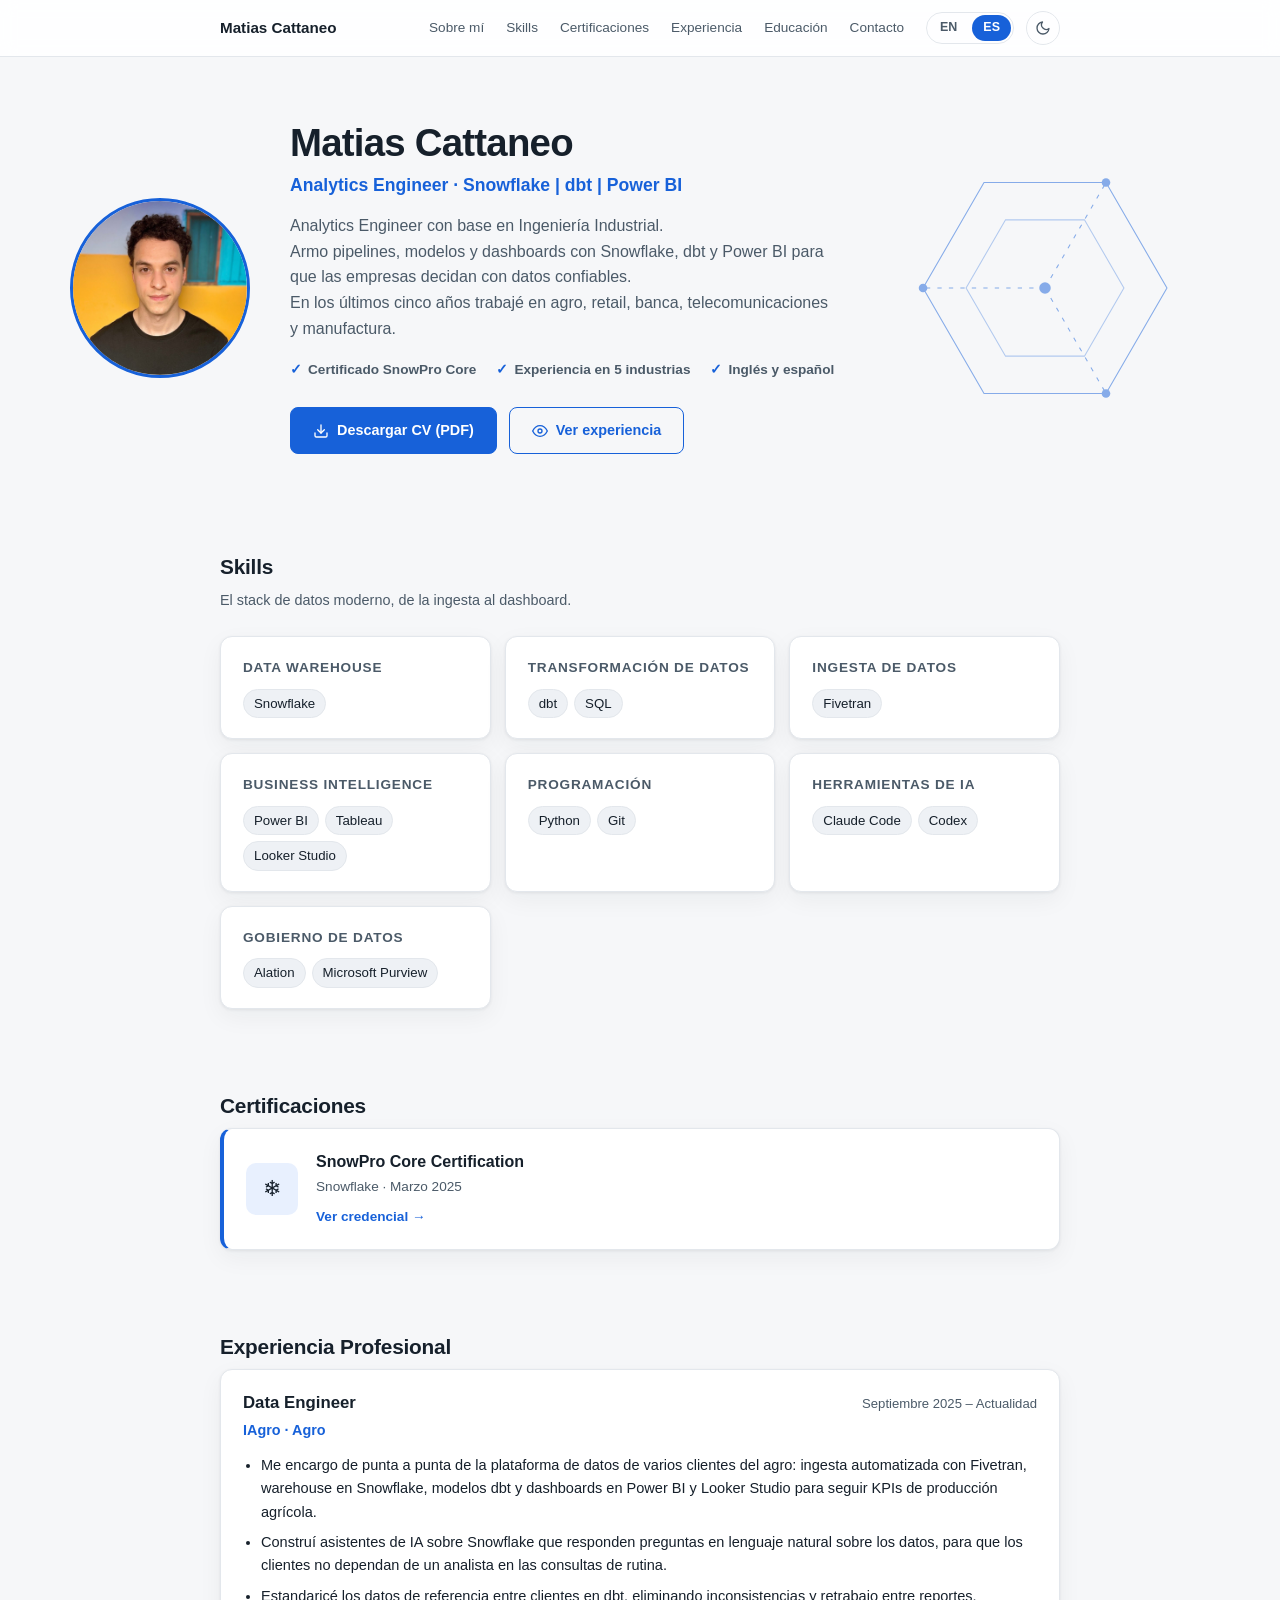
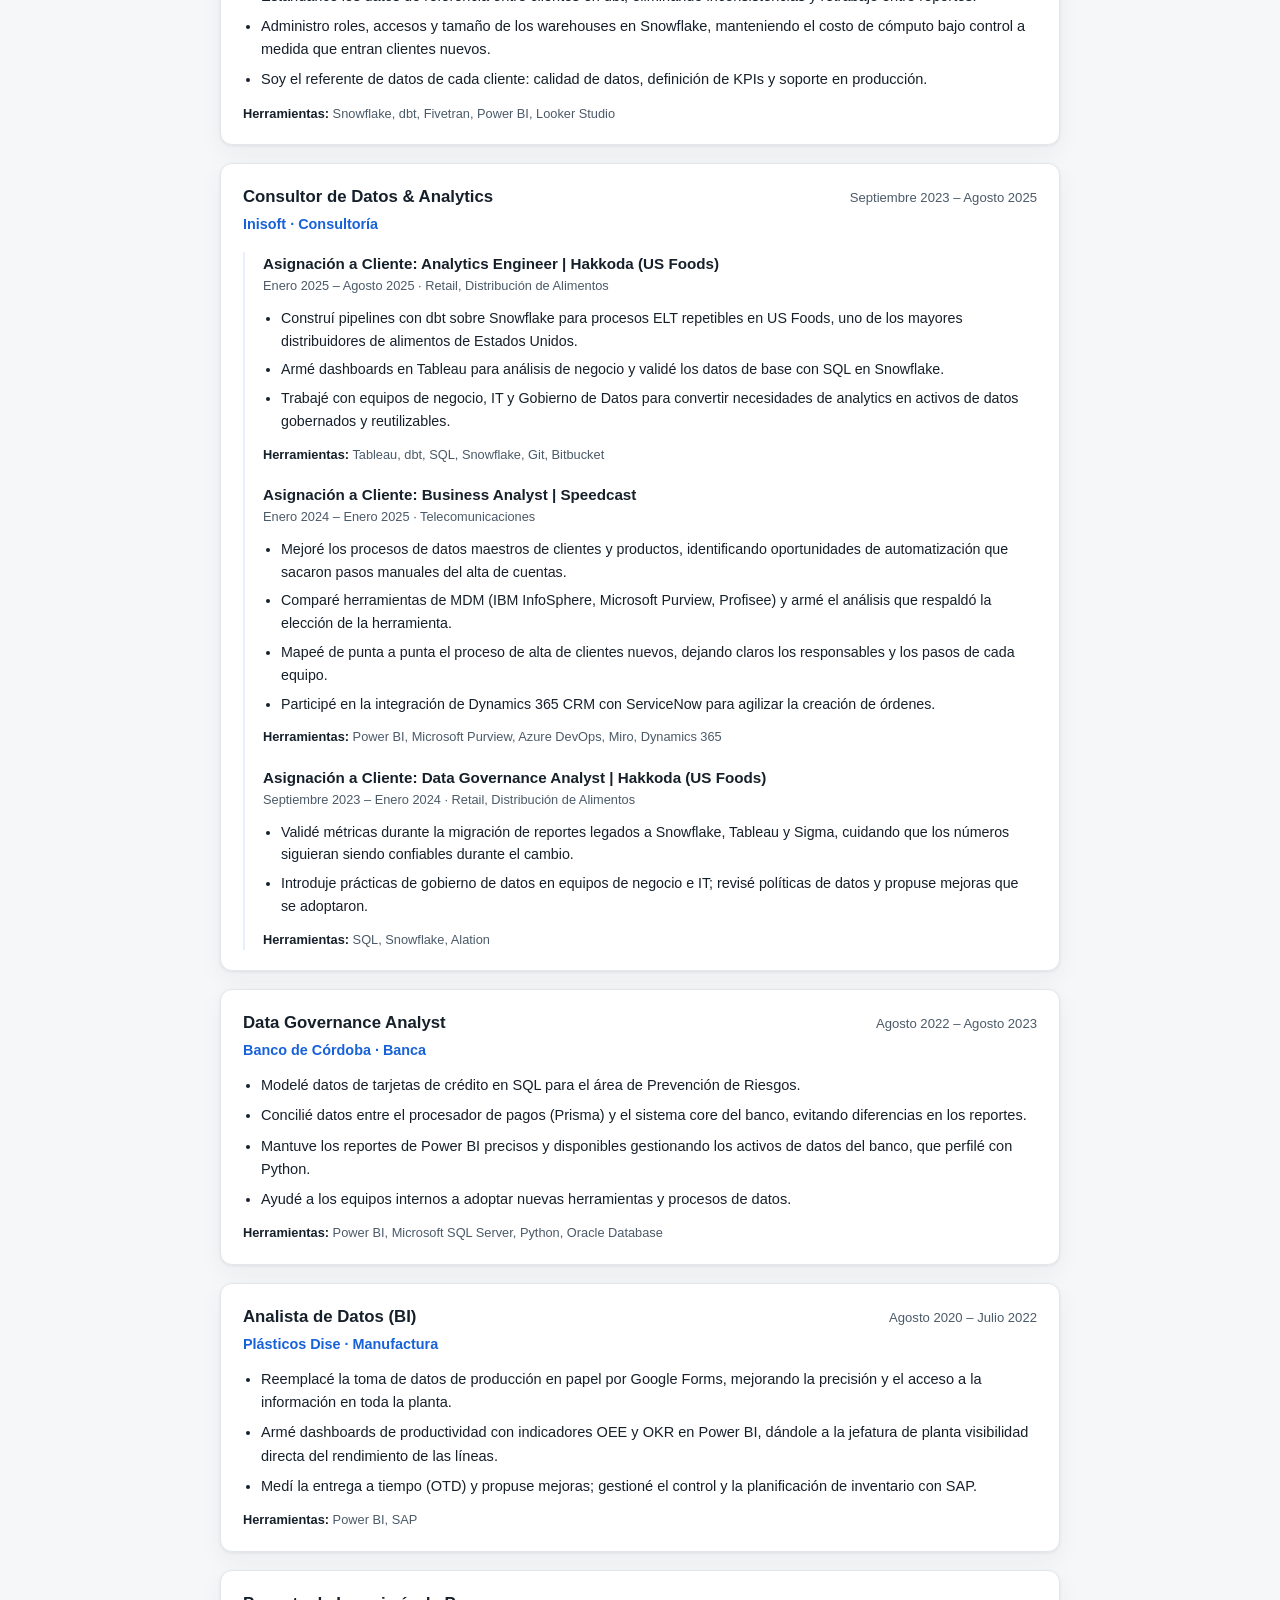
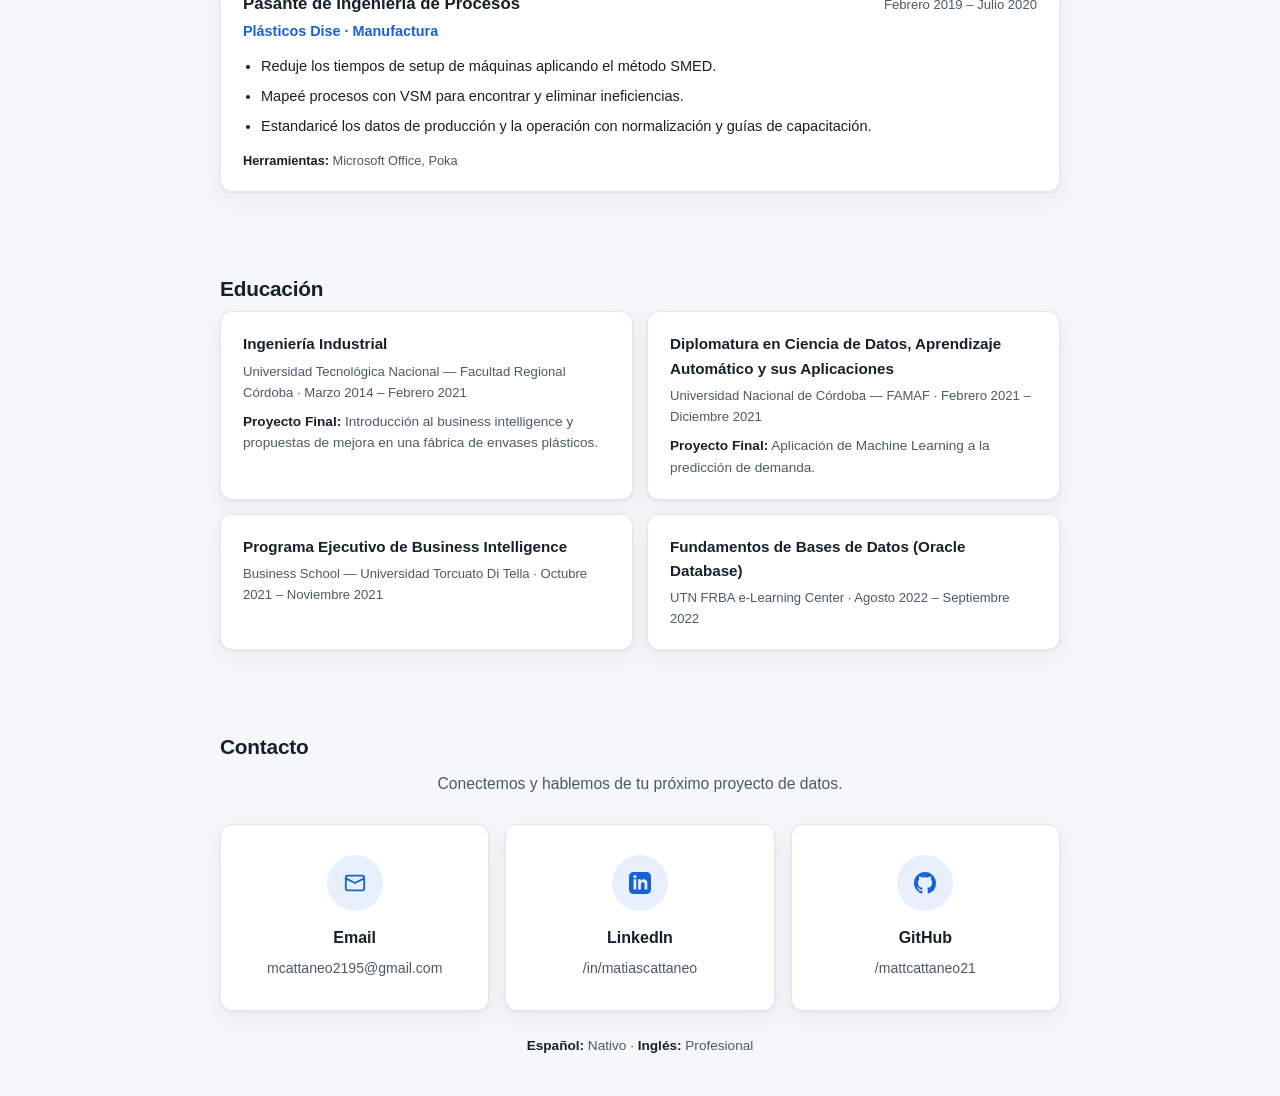
==== es/index.html @ fada0595 "Add icons to hero buttons and readable credential link in PDFs - Download and eye icons on the hero " ====
<!DOCTYPE html>
<html lang="es">
<head>
  <meta charset="UTF-8">
  <meta name="viewport" content="width=device-width, initial-scale=1.0">
  <title>Matias Cattaneo — Analytics Engineer | Snowflake · dbt · Power BI</title>
  <meta name="description" content="Analytics Engineer con base en Ingeniería Industrial. Armo pipelines, modelos y dashboards con Snowflake, dbt y Power BI para que las empresas decidan con datos confiables.">
  <meta property="og:title" content="Matias Cattaneo — Analytics Engineer">
  <meta property="og:description" content="Snowflake · dbt · Power BI. Analytics Engineer certificado SnowPro Core.">
  <meta property="og:type" content="website">
  <link rel="alternate" hreflang="en" href="../">
  <link rel="alternate" hreflang="es" href="./">
  <meta name="color-scheme" content="light dark">
  <script>
    // Resolve theme before first paint to avoid a flash of the wrong scheme.
    (function () {
      var theme;
      try { theme = localStorage.getItem('theme'); } catch (e) {}
      if (theme !== 'light' && theme !== 'dark') {
        theme = window.matchMedia('(prefers-color-scheme: dark)').matches ? 'dark' : 'light';
      }
      document.documentElement.dataset.theme = theme;
    })();
  </script>
  <link rel="stylesheet" href="../styles.css">
</head>
<body>
  <a class="skip-link" href="#main">Saltar al contenido</a>

  <nav class="site-nav" aria-label="Navegación principal">
    <div class="wrap">
      <a class="brand" href="#top">Matias Cattaneo</a>
      <ul class="nav-links">
        <li><a href="#about">Sobre mí</a></li>
        <li><a href="#skills">Skills</a></li>
        <li><a href="#certifications">Certificaciones</a></li>
        <li><a href="#experience">Experiencia</a></li>
        <li><a href="#education">Educación</a></li>
        <li><a href="#contact">Contacto</a></li>
      </ul>
      <div class="lang-switch" aria-label="Idioma">
        <a class="lang-btn" href="../" hreflang="en" lang="en">EN</a>
        <a class="lang-btn" href="./" aria-current="page">ES</a>
      </div>
      <button class="theme-toggle" type="button" id="theme-toggle" aria-label="Cambiar entre modo oscuro y claro">
        <svg class="icon-sun" viewBox="0 0 24 24" width="16" height="16" fill="none" stroke="currentColor" stroke-width="2" stroke-linecap="round" aria-hidden="true"><circle cx="12" cy="12" r="4"/><path d="M12 2v2M12 20v2M4.93 4.93l1.41 1.41M17.66 17.66l1.41 1.41M2 12h2M20 12h2M4.93 19.07l1.41-1.41M17.66 6.34l1.41-1.41"/></svg>
        <svg class="icon-moon" viewBox="0 0 24 24" width="16" height="16" fill="none" stroke="currentColor" stroke-width="2" stroke-linecap="round" stroke-linejoin="round" aria-hidden="true"><path d="M21 12.79A9 9 0 1 1 11.21 3 7 7 0 0 0 21 12.79z"/></svg>
      </button>
    </div>
  </nav>

  <main id="main">

    <!-- ===== Hero / Sobre mí ===== -->
    <section class="hero" id="about" aria-labelledby="hero-name">
      <div class="wrap hero-grid" id="top">
        <div class="avatar" role="img" aria-label="Matias Cattaneo">
          <img src="../assets/profile.jpg" alt="" onerror="this.remove()">
        </div>
        <div class="hero-copy">
          <h1 id="hero-name">Matias Cattaneo</h1>
          <p class="role">Analytics Engineer · Snowflake | dbt | Power BI</p>
          <p class="pitch">
            Analytics Engineer con base en Ingeniería Industrial.<br>
            Armo pipelines, modelos y dashboards con Snowflake, dbt y Power BI para que las empresas decidan con datos confiables.<br>
            En los últimos cinco años trabajé en agro, retail, banca, telecomunicaciones y manufactura.
          </p>
          <ul class="proof-bar">
            <li>Certificado SnowPro Core</li>
            <li>Experiencia en 5 industrias</li>
            <li>Inglés y español</li>
          </ul>
          <div class="hero-cta">
            <a class="btn btn-primary" href="../CV_Matias_Cattaneo_ES.pdf" download>
              <svg viewBox="0 0 24 24" width="16" height="16" fill="none" stroke="currentColor" stroke-width="2" stroke-linecap="round" stroke-linejoin="round" aria-hidden="true"><path d="M21 15v4a2 2 0 0 1-2 2H5a2 2 0 0 1-2-2v-4"/><polyline points="7 10 12 15 17 10"/><line x1="12" y1="15" x2="12" y2="3"/></svg>
              Descargar CV (PDF)
            </a>
            <a class="btn btn-secondary" href="#experience">
              <svg viewBox="0 0 24 24" width="16" height="16" fill="none" stroke="currentColor" stroke-width="2" stroke-linecap="round" stroke-linejoin="round" aria-hidden="true"><path d="M1 12s4-8 11-8 11 8 11 8-4 8-11 8-11-8-11-8z"/><circle cx="12" cy="12" r="3"/></svg>
              Ver experiencia
            </a>
          </div>
        </div>
        <svg class="hero-art" viewBox="0 0 460 460" xmlns="http://www.w3.org/2000/svg" aria-hidden="true" focusable="false">
          <g fill="none" stroke="currentColor" stroke-width="1.5">
            <polygon class="art-spin" points="400,230 315,377 145,377 60,230 145,83 315,83" />
            <polygon class="art-spin-rev" points="340,230 285,325 175,325 120,230 175,135 285,135" opacity="0.6" />
            <path class="art-flow" stroke-dasharray="6 10" d="M230 230 L315 83" />
            <path class="art-flow" stroke-dasharray="6 10" d="M230 230 L60 230" />
            <path class="art-flow" stroke-dasharray="6 10" d="M230 230 L315 377" />
          </g>
          <g fill="currentColor">
            <circle cx="230" cy="230" r="8" />
            <circle class="art-pulse" cx="315" cy="83" r="6" />
            <circle class="art-pulse-late" cx="60" cy="230" r="6" />
            <circle class="art-pulse" cx="315" cy="377" r="6" />
          </g>
        </svg>
      </div>
    </section>

    <!-- ===== Skills ===== -->
    <section id="skills" aria-labelledby="skills-title">
      <div class="wrap">
        <h2 class="section-title" id="skills-title">Skills</h2>
        <p class="section-sub">El stack de datos moderno, de la ingesta al dashboard.</p>
        <div class="skills-grid">
          <div class="card skill-card reveal">
            <h3>Data Warehouse</h3>
            <ul class="chips"><li>Snowflake</li></ul>
          </div>
          <div class="card skill-card reveal">
            <h3>Transformación de Datos</h3>
            <ul class="chips"><li>dbt</li><li>SQL</li></ul>
          </div>
          <div class="card skill-card reveal">
            <h3>Ingesta de Datos</h3>
            <ul class="chips"><li>Fivetran</li></ul>
          </div>
          <div class="card skill-card reveal">
            <h3>Business Intelligence</h3>
            <ul class="chips"><li>Power BI</li><li>Tableau</li><li>Looker Studio</li></ul>
          </div>
          <div class="card skill-card reveal">
            <h3>Programación</h3>
            <ul class="chips"><li>Python</li><li>Git</li></ul>
          </div>
          <div class="card skill-card reveal">
            <h3>Herramientas de IA</h3>
            <ul class="chips"><li>Claude Code</li><li>Codex</li></ul>
          </div>
          <div class="card skill-card reveal">
            <h3>Gobierno de Datos</h3>
            <ul class="chips"><li>Alation</li><li>Microsoft Purview</li></ul>
          </div>
        </div>
      </div>
    </section>

    <!-- ===== Certificaciones ===== -->
    <section id="certifications" aria-labelledby="cert-title">
      <div class="wrap">
        <h2 class="section-title" id="cert-title">Certificaciones</h2>
        <div class="card cert-card reveal">
          <div class="cert-badge" aria-hidden="true">❄</div>
          <div>
            <h3>SnowPro Core Certification</h3>
            <p class="meta">Snowflake · Marzo 2025</p>
            <a class="cert-link" href="https://achieve.snowflake.com/28c1f5fc-b68b-4dea-9faf-e282e748a96b#acc.XBHFcNiZ" target="_blank" rel="noopener">Ver credencial →</a>
          </div>
        </div>
      </div>
    </section>

    <!-- ===== Experiencia ===== -->
    <section id="experience" aria-labelledby="exp-title">
      <div class="wrap">
        <h2 class="section-title" id="exp-title">Experiencia Profesional</h2>

        <article class="card job reveal">
          <div class="job-head">
            <h3>Data Engineer</h3>
            <span class="dates">Septiembre 2025 – Actualidad</span>
          </div>
          <p class="org">IAgro · Agro</p>
          <ul>
            <li>Me encargo de punta a punta de la plataforma de datos de varios clientes del agro: ingesta automatizada con Fivetran, warehouse en Snowflake, modelos dbt y dashboards en Power BI y Looker Studio para seguir KPIs de producción agrícola.</li>
            <li>Construí asistentes de IA sobre Snowflake que responden preguntas en lenguaje natural sobre los datos, para que los clientes no dependan de un analista en las consultas de rutina.</li>
            <li>Estandaricé los datos de referencia entre clientes en dbt, eliminando inconsistencias y retrabajo entre reportes.</li>
            <li>Administro roles, accesos y tamaño de los warehouses en Snowflake, manteniendo el costo de cómputo bajo control a medida que entran clientes nuevos.</li>
            <li>Soy el referente de datos de cada cliente: calidad de datos, definición de KPIs y soporte en producción.</li>
          </ul>
          <p class="tags"><b>Herramientas:</b> Snowflake, dbt, Fivetran, Power BI, Looker Studio</p>
        </article>

        <article class="card job reveal">
          <div class="job-head">
            <h3>Consultor de Datos &amp; Analytics</h3>
            <span class="dates">Septiembre 2023 – Agosto 2025</span>
          </div>
          <p class="org">Inisoft · Consultoría</p>
          <div class="engagements">

            <div class="engagement">
              <h4>Asignación a Cliente: Analytics Engineer | Hakkoda (US Foods)</h4>
              <p class="dates">Enero 2025 – Agosto 2025 · Retail, Distribución de Alimentos</p>
              <ul>
                <li>Construí pipelines con dbt sobre Snowflake para procesos ELT repetibles en US Foods, uno de los mayores distribuidores de alimentos de Estados Unidos.</li>
                <li>Armé dashboards en Tableau para análisis de negocio y validé los datos de base con SQL en Snowflake.</li>
                <li>Trabajé con equipos de negocio, IT y Gobierno de Datos para convertir necesidades de analytics en activos de datos gobernados y reutilizables.</li>
              </ul>
              <p class="tags"><b>Herramientas:</b> Tableau, dbt, SQL, Snowflake, Git, Bitbucket</p>
            </div>

            <div class="engagement">
              <h4>Asignación a Cliente: Business Analyst | Speedcast</h4>
              <p class="dates">Enero 2024 – Enero 2025 · Telecomunicaciones</p>
              <ul>
                <li>Mejoré los procesos de datos maestros de clientes y productos, identificando oportunidades de automatización que sacaron pasos manuales del alta de cuentas.</li>
                <li>Comparé herramientas de MDM (IBM InfoSphere, Microsoft Purview, Profisee) y armé el análisis que respaldó la elección de la herramienta.</li>
                <li>Mapeé de punta a punta el proceso de alta de clientes nuevos, dejando claros los responsables y los pasos de cada equipo.</li>
                <li>Participé en la integración de Dynamics 365 CRM con ServiceNow para agilizar la creación de órdenes.</li>
              </ul>
              <p class="tags"><b>Herramientas:</b> Power BI, Microsoft Purview, Azure DevOps, Miro, Dynamics 365</p>
            </div>

            <div class="engagement">
              <h4>Asignación a Cliente: Data Governance Analyst | Hakkoda (US Foods)</h4>
              <p class="dates">Septiembre 2023 – Enero 2024 · Retail, Distribución de Alimentos</p>
              <ul>
                <li>Validé métricas durante la migración de reportes legados a Snowflake, Tableau y Sigma, cuidando que los números siguieran siendo confiables durante el cambio.</li>
                <li>Introduje prácticas de gobierno de datos en equipos de negocio e IT; revisé políticas de datos y propuse mejoras que se adoptaron.</li>
              </ul>
              <p class="tags"><b>Herramientas:</b> SQL, Snowflake, Alation</p>
            </div>

          </div>
        </article>

        <article class="card job reveal">
          <div class="job-head">
            <h3>Data Governance Analyst</h3>
            <span class="dates">Agosto 2022 – Agosto 2023</span>
          </div>
          <p class="org">Banco de Córdoba · Banca</p>
          <ul>
            <li>Modelé datos de tarjetas de crédito en SQL para el área de Prevención de Riesgos.</li>
            <li>Concilié datos entre el procesador de pagos (Prisma) y el sistema core del banco, evitando diferencias en los reportes.</li>
            <li>Mantuve los reportes de Power BI precisos y disponibles gestionando los activos de datos del banco, que perfilé con Python.</li>
            <li>Ayudé a los equipos internos a adoptar nuevas herramientas y procesos de datos.</li>
          </ul>
          <p class="tags"><b>Herramientas:</b> Power BI, Microsoft SQL Server, Python, Oracle Database</p>
        </article>

        <article class="card job reveal">
          <div class="job-head">
            <h3>Analista de Datos (BI)</h3>
            <span class="dates">Agosto 2020 – Julio 2022</span>
          </div>
          <p class="org">Plásticos Dise · Manufactura</p>
          <ul>
            <li>Reemplacé la toma de datos de producción en papel por Google Forms, mejorando la precisión y el acceso a la información en toda la planta.</li>
            <li>Armé dashboards de productividad con indicadores OEE y OKR en Power BI, dándole a la jefatura de planta visibilidad directa del rendimiento de las líneas.</li>
            <li>Medí la entrega a tiempo (OTD) y propuse mejoras; gestioné el control y la planificación de inventario con SAP.</li>
          </ul>
          <p class="tags"><b>Herramientas:</b> Power BI, SAP</p>
        </article>

        <article class="card job reveal">
          <div class="job-head">
            <h3>Pasante de Ingeniería de Procesos</h3>
            <span class="dates">Febrero 2019 – Julio 2020</span>
          </div>
          <p class="org">Plásticos Dise · Manufactura</p>
          <ul>
            <li>Reduje los tiempos de setup de máquinas aplicando el método SMED.</li>
            <li>Mapeé procesos con VSM para encontrar y eliminar ineficiencias.</li>
            <li>Estandaricé los datos de producción y la operación con normalización y guías de capacitación.</li>
          </ul>
          <p class="tags"><b>Herramientas:</b> Microsoft Office, Poka</p>
        </article>

      </div>
    </section>

    <!-- ===== Educación ===== -->
    <section id="education" aria-labelledby="edu-title">
      <div class="wrap">
        <h2 class="section-title" id="edu-title">Educación</h2>
        <div class="edu-grid">
          <div class="card edu-card reveal">
            <h3>Ingeniería Industrial</h3>
            <p class="meta">Universidad Tecnológica Nacional — Facultad Regional Córdoba · Marzo 2014 – Febrero 2021</p>
            <p class="note"><b>Proyecto Final:</b> Introducción al business intelligence y propuestas de mejora en una fábrica de envases plásticos.</p>
          </div>
          <div class="card edu-card reveal">
            <h3>Diplomatura en Ciencia de Datos, Aprendizaje Automático y sus Aplicaciones</h3>
            <p class="meta">Universidad Nacional de Córdoba — FAMAF · Febrero 2021 – Diciembre 2021</p>
            <p class="note"><b>Proyecto Final:</b> Aplicación de Machine Learning a la predicción de demanda.</p>
          </div>
          <div class="card edu-card reveal">
            <h3>Programa Ejecutivo de Business Intelligence</h3>
            <p class="meta">Business School — Universidad Torcuato Di Tella · Octubre 2021 – Noviembre 2021</p>
          </div>
          <div class="card edu-card reveal">
            <h3>Fundamentos de Bases de Datos (Oracle Database)</h3>
            <p class="meta">UTN FRBA e-Learning Center · Agosto 2022 – Septiembre 2022</p>
          </div>
        </div>
      </div>
    </section>

    <!-- ===== Contacto ===== -->
    <section id="contact" aria-labelledby="contact-title">
      <div class="wrap">
        <h2 class="section-title" id="contact-title">Contacto</h2>
        <p class="contact-lead">Conectemos y hablemos de tu próximo proyecto de datos.</p>
        <div class="contact-grid">
          <a class="card contact-tile reveal" href="mailto:mcattaneo2195@gmail.com">
            <span class="tile-icon" aria-hidden="true">
              <svg viewBox="0 0 24 24" width="22" height="22" fill="none" stroke="currentColor" stroke-width="2" stroke-linecap="round" stroke-linejoin="round"><rect x="2" y="4" width="20" height="16" rx="2"/><path d="m22 7-10 5L2 7"/></svg>
            </span>
            <span class="tile-label">Email</span>
            <span class="tile-value">mcattaneo2195@gmail.com</span>
          </a>
          <a class="card contact-tile reveal" href="https://linkedin.com/in/matiascattaneo" target="_blank" rel="noopener">
            <span class="tile-icon" aria-hidden="true">
              <svg viewBox="0 0 24 24" width="22" height="22" fill="currentColor"><path d="M19 0h-14c-2.76 0-5 2.24-5 5v14c0 2.76 2.24 5 5 5h14c2.76 0 5-2.24 5-5v-14c0-2.76-2.24-5-5-5zm-11 19h-3v-11h3v11zm-1.5-12.27c-.97 0-1.75-.79-1.75-1.76s.78-1.76 1.75-1.76 1.75.79 1.75 1.76-.78 1.76-1.75 1.76zm13.5 12.27h-3v-5.6c0-3.37-4-3.11-4 0v5.6h-3v-11h3v1.76c1.4-2.59 7-2.78 7 2.48v6.76z"/></svg>
            </span>
            <span class="tile-label">LinkedIn</span>
            <span class="tile-value">/in/matiascattaneo</span>
          </a>
          <a class="card contact-tile reveal" href="https://github.com/mattcattaneo21" target="_blank" rel="noopener">
            <span class="tile-icon" aria-hidden="true">
              <svg viewBox="0 0 16 16" width="22" height="22" fill="currentColor"><path d="M8 0C3.58 0 0 3.58 0 8c0 3.54 2.29 6.53 5.47 7.59.4.07.55-.17.55-.38 0-.19-.01-.82-.01-1.49-2.01.37-2.53-.49-2.69-.94-.09-.23-.48-.94-.82-1.13-.28-.15-.68-.52-.01-.53.63-.01 1.08.58 1.23.82.72 1.21 1.87.87 2.33.66.07-.52.28-.87.51-1.07-1.78-.2-3.64-.89-3.64-3.95 0-.87.31-1.59.82-2.15-.08-.2-.36-1.02.08-2.12 0 0 .67-.21 2.2.82.64-.18 1.32-.27 2-.27s1.36.09 2 .27c1.53-1.04 2.2-.82 2.2-.82.44 1.1.16 1.92.08 2.12.51.56.82 1.27.82 2.15 0 3.07-1.87 3.75-3.65 3.95.29.25.54.73.54 1.48 0 1.07-.01 1.93-.01 2.2 0 .21.15.46.55.38A8.01 8.01 0 0 0 16 8c0-4.42-3.58-8-8-8z"/></svg>
            </span>
            <span class="tile-label">GitHub</span>
            <span class="tile-value">/mattcattaneo21</span>
          </a>
        </div>
        <p class="languages"><b>Español:</b> Nativo · <b>Inglés:</b> Profesional</p>
      </div>
    </section>

  </main>

  <script src="../app.js"></script>
</body>
</html>
---- styles.css ----
/* ==========================================================
   Design tokens — light (default) and dark.
   Dark applies via the manual toggle ([data-theme="dark"]) or,
   when JS is unavailable, via the system preference.
   All pairs verified against WCAG 2.1 AA contrast (>= 4.5:1).
   ========================================================== */
:root {
  --bg: #f6f7f9;
  --surface: #ffffff;
  --surface-2: #eef1f5;
  --ink: #16202b;
  --ink-soft: #4b5a68;
  --accent: #1761d9;
  --accent-ink: #ffffff;
  --accent-soft: #e8f0fe;
  --line: #e3e7ec;
  --shadow: 0 1px 3px rgba(22, 32, 43, 0.07), 0 8px 24px rgba(22, 32, 43, 0.05);
  --shadow-lift: 0 4px 10px rgba(22, 32, 43, 0.1), 0 16px 32px rgba(22, 32, 43, 0.09);
  --radius: 12px;
  --maxw: 880px;
}

:root[data-theme="dark"] {
  --bg: #0e141b;
  --surface: #161d26;
  --surface-2: #1d2733;
  --ink: #e7edf3;
  --ink-soft: #9fb0c0;
  --accent: #6ea8fe;
  --accent-ink: #0e141b;
  --accent-soft: #1c2a3e;
  --line: #273341;
  --shadow: 0 1px 3px rgba(0, 0, 0, 0.4), 0 8px 24px rgba(0, 0, 0, 0.3);
  --shadow-lift: 0 4px 10px rgba(0, 0, 0, 0.5), 0 16px 32px rgba(0, 0, 0, 0.4);
}

@media (prefers-color-scheme: dark) {
  :root:not([data-theme="light"]):not([data-theme="dark"]) {
    --bg: #0e141b;
    --surface: #161d26;
    --surface-2: #1d2733;
    --ink: #e7edf3;
    --ink-soft: #9fb0c0;
    --accent: #6ea8fe;
    --accent-ink: #0e141b;
    --accent-soft: #1c2a3e;
    --line: #273341;
    --shadow: 0 1px 3px rgba(0, 0, 0, 0.4), 0 8px 24px rgba(0, 0, 0, 0.3);
    --shadow-lift: 0 4px 10px rgba(0, 0, 0, 0.5), 0 16px 32px rgba(0, 0, 0, 0.4);
  }
}

* { box-sizing: border-box; margin: 0; padding: 0; }

html {
  scroll-behavior: smooth;
  scroll-padding-top: 72px;
}

body {
  font-family: -apple-system, BlinkMacSystemFont, "Segoe UI", Roboto, Helvetica, Arial, sans-serif;
  background: var(--bg);
  color: var(--ink);
  line-height: 1.6;
  -webkit-font-smoothing: antialiased;
  transition: background 0.25s ease, color 0.25s ease;
}

a { color: var(--accent); }
a:focus-visible,
button:focus-visible {
  outline: 2px solid var(--accent);
  outline-offset: 2px;
  border-radius: 4px;
}

.wrap {
  max-width: var(--maxw);
  margin: 0 auto;
  padding: 0 20px;
}

.skip-link {
  position: absolute;
  left: -9999px;
  top: 0;
  background: var(--accent);
  color: var(--accent-ink);
  padding: 8px 16px;
  z-index: 100;
}
.skip-link:focus { left: 0; }

/* ---------- Sticky navigation ---------- */
.site-nav {
  position: sticky;
  top: 0;
  z-index: 50;
  background: color-mix(in srgb, var(--surface) 88%, transparent);
  backdrop-filter: blur(8px);
  border-bottom: 1px solid var(--line);
}
.site-nav .wrap {
  display: flex;
  align-items: center;
  gap: 12px;
  height: 56px;
}
.brand {
  font-weight: 700;
  font-size: 0.95rem;
  color: var(--ink);
  text-decoration: none;
  white-space: nowrap;
}
.nav-links {
  display: flex;
  align-items: center;
  gap: 2px;
  list-style: none;
  margin-left: auto;
  overflow-x: auto;
  scrollbar-width: none;
}
.nav-links::-webkit-scrollbar { display: none; }
.nav-links a {
  display: block;
  padding: 6px 10px;
  font-size: 0.85rem;
  font-weight: 500;
  color: var(--ink-soft);
  text-decoration: none;
  border-radius: 6px;
  white-space: nowrap;
  transition: color 0.2s ease, background 0.2s ease;
}
.nav-links a:hover { color: var(--accent); background: var(--accent-soft); }

.lang-switch {
  display: flex;
  gap: 4px;
  border: 1px solid var(--line);
  border-radius: 999px;
  padding: 2px;
}
.lang-btn {
  padding: 3px 11px;
  font-size: 0.78rem;
  font-weight: 600;
  color: var(--ink-soft);
  text-decoration: none;
  border-radius: 999px;
  white-space: nowrap;
  transition: color 0.2s ease, background 0.2s ease;
}
.lang-btn:hover { color: var(--accent); }
.lang-btn[aria-current="page"] {
  background: var(--accent);
  color: var(--accent-ink);
}

.theme-toggle {
  display: none;
  align-items: center;
  justify-content: center;
  width: 34px;
  height: 34px;
  font: inherit;
  color: var(--ink-soft);
  background: transparent;
  border: 1px solid var(--line);
  border-radius: 50%;
  cursor: pointer;
  transition: color 0.2s ease, border-color 0.2s ease;
}
.theme-toggle:hover { color: var(--accent); border-color: var(--accent); }
:root[data-theme] .theme-toggle { display: inline-flex; }
.icon-sun { display: none; }
:root[data-theme="dark"] .icon-sun { display: block; }
:root[data-theme="dark"] .icon-moon { display: none; }

/* ---------- Hero / About ---------- */
.hero { padding: 64px 0 56px; }
.hero .wrap { max-width: 1180px; }
.hero-copy { flex: 1; min-width: 0; }
.hero-art {
  flex: 0 0 auto;
  width: 330px;
  height: 330px;
  color: var(--accent);
  opacity: 0.5;
  pointer-events: none;
}
@media (max-width: 1080px) { .hero-art { display: none; } }
.hero-grid {
  display: flex;
  align-items: center;
  justify-content: center;
  gap: 40px;
}
.avatar {
  flex: 0 0 auto;
  width: 180px;
  height: 180px;
  border-radius: 50%;
  border: 3px solid var(--accent);
  background: var(--accent-soft);
  position: relative;
  overflow: hidden;
  display: grid;
  place-items: center;
  color: var(--ink);
  font-size: 2.8rem;
  font-weight: 700;
  letter-spacing: 1px;
}
.avatar::before { content: "MC"; }
.avatar img {
  position: absolute;
  inset: 0;
  width: 100%;
  height: 100%;
  object-fit: cover;
}
.hero h1 {
  font-size: clamp(1.8rem, 4.5vw, 2.4rem);
  line-height: 1.15;
  letter-spacing: -0.02em;
}
.hero .role {
  margin-top: 6px;
  font-size: 1.1rem;
  font-weight: 600;
  color: var(--accent);
}
.hero .pitch {
  margin-top: 14px;
  font-size: 1rem;
  color: var(--ink-soft);
  text-wrap: pretty;
}
.proof-bar {
  display: flex;
  flex-wrap: wrap;
  gap: 8px 20px;
  margin-top: 18px;
  padding: 0;
  list-style: none;
  font-size: 0.85rem;
  font-weight: 600;
  color: var(--ink-soft);
}
.proof-bar li::before {
  content: "✓";
  color: var(--accent);
  margin-right: 6px;
  font-weight: 700;
}
.hero-cta {
  display: flex;
  flex-wrap: wrap;
  gap: 12px;
  margin-top: 26px;
}
.btn {
  display: inline-flex;
  align-items: center;
  justify-content: center;
  gap: 8px;
  padding: 11px 22px;
  font: inherit;
  font-size: 0.9rem;
  font-weight: 600;
  text-decoration: none;
  border-radius: 8px;
  cursor: pointer;
  transition: transform 0.2s ease, box-shadow 0.2s ease;
}
.btn:hover { transform: translateY(-2px); box-shadow: var(--shadow); }
.btn-primary {
  background: var(--accent);
  color: var(--accent-ink);
  border: 1px solid var(--accent);
}
.btn-secondary {
  background: transparent;
  color: var(--accent);
  border: 1px solid var(--accent);
}

/* ---------- Sections ---------- */
section { padding: 40px 0; }
.section-title {
  font-size: 1.3rem;
  letter-spacing: -0.01em;
  margin-bottom: 6px;
}
.section-sub {
  font-size: 0.9rem;
  color: var(--ink-soft);
  margin-bottom: 24px;
}
.section-title:last-child { margin-bottom: 24px; }

.card {
  background: var(--surface);
  border: 1px solid var(--line);
  border-radius: var(--radius);
  box-shadow: var(--shadow);
  padding: 20px 22px;
}

/* ---------- Skills ---------- */
.skills-grid {
  display: grid;
  grid-template-columns: repeat(auto-fill, minmax(240px, 1fr));
  gap: 14px;
}
.skill-card, .edu-card, .cert-card, .contact-tile {
  transition: transform 0.25s ease, box-shadow 0.25s ease;
}
.skill-card:hover, .edu-card:hover, .cert-card:hover, .contact-tile:hover {
  transform: translateY(-4px);
  box-shadow: var(--shadow-lift);
}
.skill-card h3 {
  font-size: 0.85rem;
  text-transform: uppercase;
  letter-spacing: 0.8px;
  color: var(--ink-soft);
  margin-bottom: 10px;
}
.chips {
  display: flex;
  flex-wrap: wrap;
  gap: 6px;
  list-style: none;
}
.chips li {
  font-size: 0.83rem;
  font-weight: 500;
  color: var(--ink);
  background: var(--surface-2);
  border: 1px solid var(--line);
  padding: 3px 10px;
  border-radius: 999px;
}

/* ---------- Certifications ---------- */
.cert-card {
  display: flex;
  align-items: center;
  gap: 18px;
  border-left: 4px solid var(--accent);
}
.cert-badge {
  flex: 0 0 auto;
  width: 52px;
  height: 52px;
  border-radius: 10px;
  background: var(--accent-soft);
  display: grid;
  place-items: center;
  font-size: 1.4rem;
}
.cert-card h3 { font-size: 1rem; }
.cert-card .meta { font-size: 0.85rem; color: var(--ink-soft); margin-top: 2px; }
.cert-link {
  display: inline-block;
  margin-top: 8px;
  font-size: 0.85rem;
  font-weight: 600;
  text-decoration: none;
}
.cert-link:hover { text-decoration: underline; }

/* ---------- Experience ---------- */
.job { margin-bottom: 18px; }
.job:last-child { margin-bottom: 0; }
.job-head {
  display: flex;
  flex-wrap: wrap;
  align-items: baseline;
  gap: 4px 12px;
}
.job-head h3 { font-size: 1.05rem; }
.job-head .dates {
  margin-left: auto;
  font-size: 0.82rem;
  font-weight: 500;
  color: var(--ink-soft);
  white-space: nowrap;
}
.job .org {
  font-size: 0.9rem;
  font-weight: 600;
  color: var(--accent);
  margin-top: 2px;
}
.job ul {
  margin: 12px 0 0 18px;
}
.job li {
  font-size: 0.91rem;
  color: var(--ink);
  margin-bottom: 7px;
}
.job li:last-child { margin-bottom: 0; }
.tags {
  margin-top: 12px;
  font-size: 0.8rem;
  color: var(--ink-soft);
}
.tags b { color: var(--ink); font-weight: 600; }
.engagements {
  margin-top: 16px;
  padding-left: 18px;
  border-left: 2px solid var(--accent-soft);
  display: grid;
  gap: 18px;
}
.engagement h4 { font-size: 0.95rem; }
.engagement .dates {
  font-size: 0.8rem;
  font-weight: 500;
  color: var(--ink-soft);
}
.engagement ul { margin: 10px 0 0 18px; }
.engagement li {
  font-size: 0.89rem;
  margin-bottom: 6px;
}
.engagement li:last-child { margin-bottom: 0; }

/* ---------- Education ---------- */
.edu-grid {
  display: grid;
  grid-template-columns: repeat(auto-fill, minmax(320px, 1fr));
  gap: 14px;
}
.edu-card h3 { font-size: 0.95rem; }
.edu-card .meta { font-size: 0.82rem; color: var(--ink-soft); margin-top: 4px; }
.edu-card .note { font-size: 0.85rem; color: var(--ink-soft); margin-top: 8px; }
.edu-card .note b { color: var(--ink); font-weight: 600; }

/* ---------- Contact ---------- */
.contact-lead {
  text-align: center;
  font-size: 0.98rem;
  color: var(--ink-soft);
  max-width: 52ch;
  margin: 8px auto 28px;
}
.contact-grid {
  display: grid;
  grid-template-columns: repeat(auto-fit, minmax(220px, 1fr));
  gap: 16px;
  max-width: 880px;
  margin: 0 auto;
}
.contact-tile {
  display: flex;
  flex-direction: column;
  align-items: center;
  gap: 6px;
  padding: 30px 22px;
  text-align: center;
  text-decoration: none;
}
.tile-icon {
  width: 56px;
  height: 56px;
  border-radius: 50%;
  background: var(--accent-soft);
  color: var(--accent);
  display: grid;
  place-items: center;
  margin-bottom: 8px;
}
.tile-label {
  font-weight: 700;
  font-size: 1rem;
  color: var(--ink);
}
.tile-value {
  font-size: 0.88rem;
  color: var(--ink-soft);
  overflow-wrap: anywhere;
}
.languages {
  text-align: center;
  margin-top: 24px;
  font-size: 0.85rem;
  color: var(--ink-soft);
}
.languages b { color: var(--ink); font-weight: 600; }

/* ---------- Animations ----------
   Hero rises on load; sections reveal on scroll.
   Gated behind html.anim, which app.js adds only when
   prefers-reduced-motion is not set — no JS, no motion,
   content always visible. */
@keyframes rise {
  from { opacity: 0; transform: translateY(16px); }
  to { opacity: 1; transform: none; }
}
html.anim .hero .avatar { animation: rise 0.5s ease both; }
html.anim .hero h1 { animation: rise 0.5s ease 0.05s both; }
html.anim .hero .role { animation: rise 0.5s ease 0.1s both; }
html.anim .hero .pitch { animation: rise 0.5s ease 0.15s both; }
html.anim .hero .proof-bar { animation: rise 0.5s ease 0.2s both; }
html.anim .hero .hero-cta { animation: rise 0.5s ease 0.25s both; }

html.anim .reveal {
  opacity: 0;
  transform: translateY(18px);
  transition: opacity 0.6s ease, transform 0.6s ease;
}
html.anim .reveal.in {
  opacity: 1;
  transform: none;
}

/* Hero background art: rotating hexagons, pulsing nodes, flowing lines */
html.anim .art-spin {
  animation: spin 50s linear infinite;
  transform-origin: center;
  transform-box: fill-box;
}
html.anim .art-spin-rev {
  animation: spin 70s linear infinite reverse;
  transform-origin: center;
  transform-box: fill-box;
}
html.anim .art-pulse { animation: pulse 3s ease-in-out infinite; }
html.anim .art-pulse-late { animation: pulse 3s ease-in-out 1.5s infinite; }
html.anim .art-flow { animation: flow 1.4s linear infinite; }

@keyframes spin { to { transform: rotate(360deg); } }
@keyframes pulse {
  0%, 100% { opacity: 0.3; }
  50% { opacity: 1; }
}
@keyframes flow { to { stroke-dashoffset: -32; } }

/* ---------- Responsive ---------- */
@media (max-width: 640px) {
  .hero { padding: 44px 0 40px; }
  .hero-grid { flex-direction: column; text-align: center; }
  .avatar { width: 144px; height: 144px; font-size: 2.3rem; }
  .hero .pitch { margin-left: auto; margin-right: auto; }
  .proof-bar { justify-content: center; }
  .hero-cta { justify-content: center; }
  .job-head .dates { margin-left: 0; width: 100%; }
}

@media (prefers-reduced-motion: reduce) {
  html { scroll-behavior: auto; }
  .btn, .card, .nav-links a, .lang-btn, .theme-toggle, body { transition: none; }
  .btn:hover, .skill-card:hover, .edu-card:hover, .cert-card:hover, .contact-tile:hover { transform: none; }
}

/* ==========================================================
   Print — clean single-column resume for PDF export.
   Token override repeats :root[data-theme="dark"] so a manual
   dark theme never leaks into the PDF.
   ========================================================== */
@media print {
  :root, :root[data-theme="dark"] {
    --bg: #ffffff;
    --surface: #ffffff;
    --surface-2: #f2f2f2;
    --ink: #000000;
    --ink-soft: #333333;
    --accent: #1a4fa8;
    --accent-soft: #eeeeee;
    --line: #cccccc;
    --shadow: none;
    --shadow-lift: none;
  }
  @page { margin: 14mm; }
  body { font-size: 10.5pt; line-height: 1.45; }
  html.anim .reveal,
  html.anim .hero .avatar, html.anim .hero h1, html.anim .hero .role,
  html.anim .hero .pitch, html.anim .hero .proof-bar, html.anim .hero .hero-cta {
    opacity: 1 !important;
    transform: none !important;
    animation: none !important;
    transition: none !important;
  }
  .site-nav, .skip-link, .hero-cta, .hero-art { display: none; }
  .hero { padding: 0 0 16px; }
  .avatar { display: none; }
  section { padding: 12px 0; }
  .section-sub { margin-bottom: 12px; }
  .card {
    border: none;
    box-shadow: none;
    padding: 0;
    border-radius: 0;
  }
  .cert-card { border-left: 3px solid var(--accent); padding-left: 12px; }
  .cert-badge { display: none; }
  .skills-grid, .edu-grid { gap: 10px; }
  .skill-card, .edu-card { border: 1px solid var(--line); padding: 10px 12px; }
  .job, .engagement, .skill-card, .edu-card, .cert-card { break-inside: avoid; }
  a { color: var(--ink); text-decoration: none; }
  .cert-link::after {
    content: " — " attr(href);
    font-size: 9pt;
    color: var(--ink-soft);
  }
  .contact-lead { display: none; }
  .contact-grid { max-width: none; }
  .contact-tile { padding: 0; align-items: flex-start; text-align: left; }
  .tile-icon { display: none; }
  .languages { text-align: left; }
}
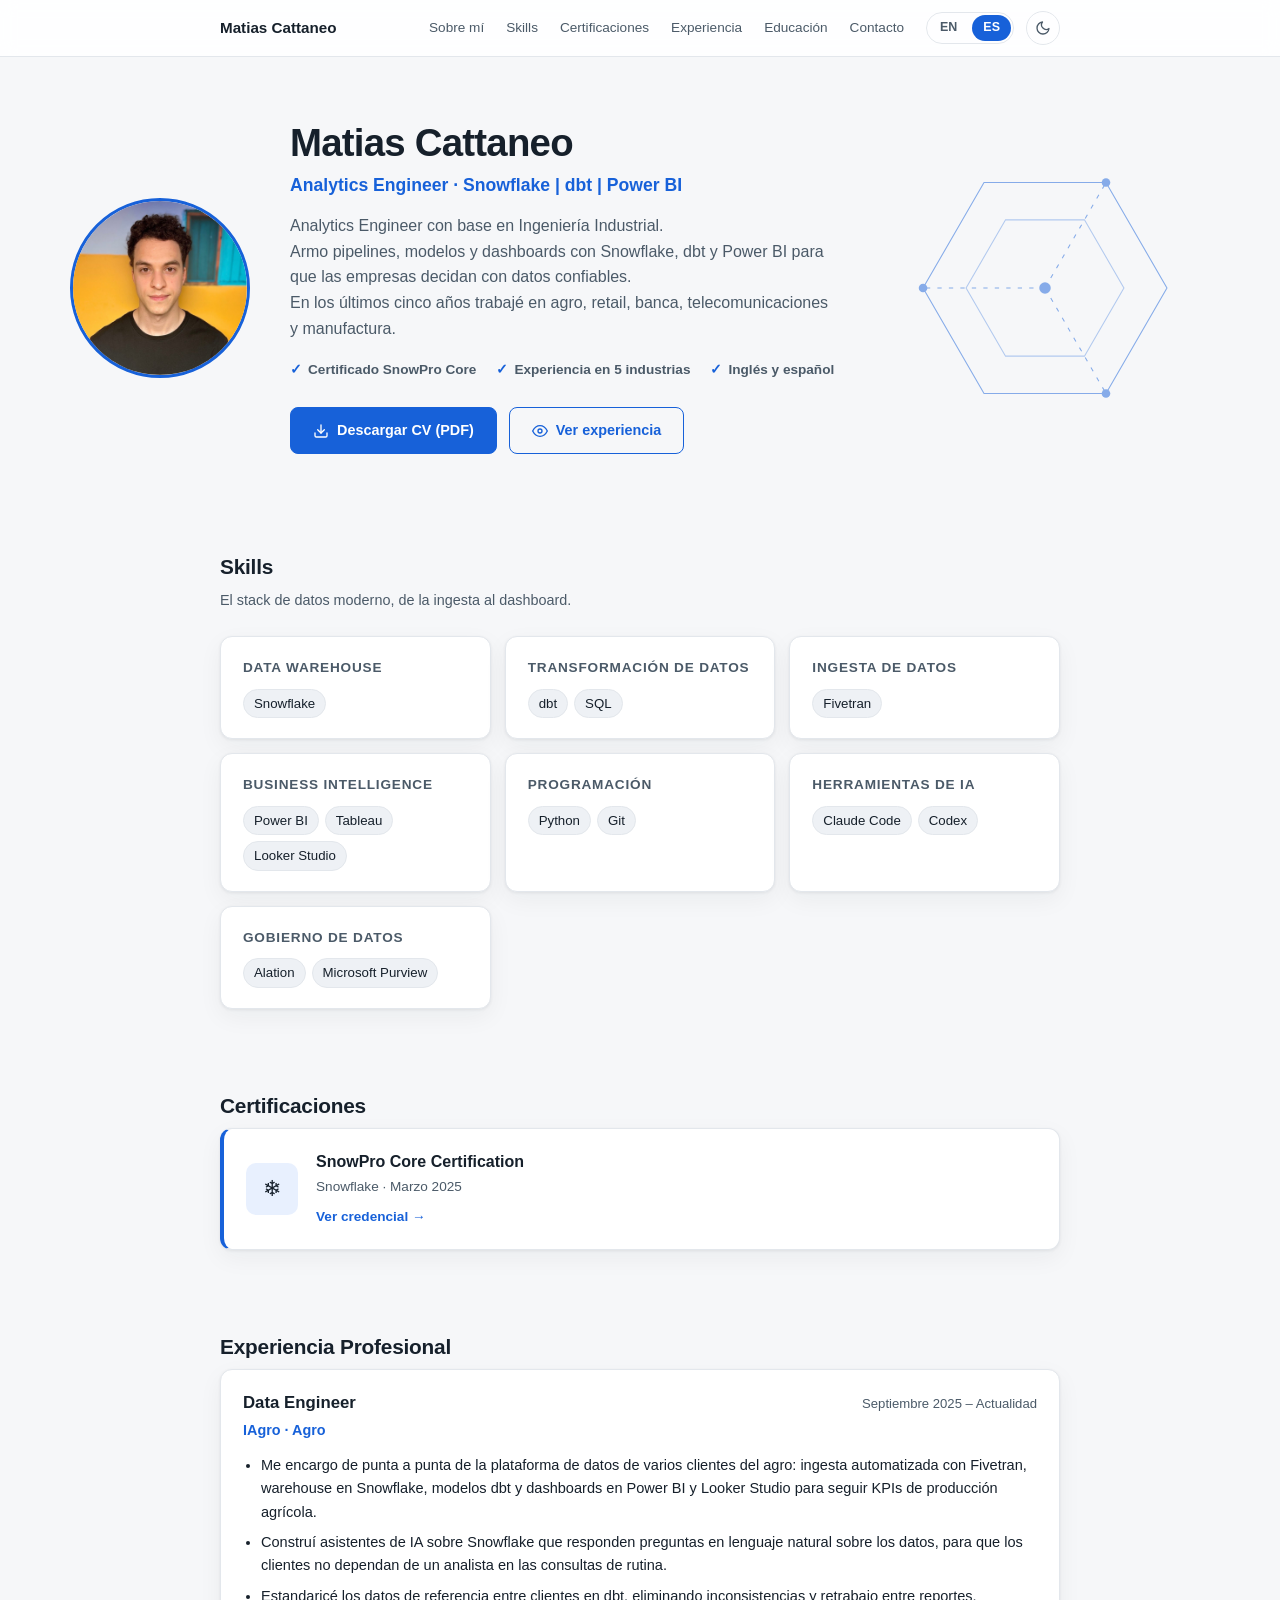
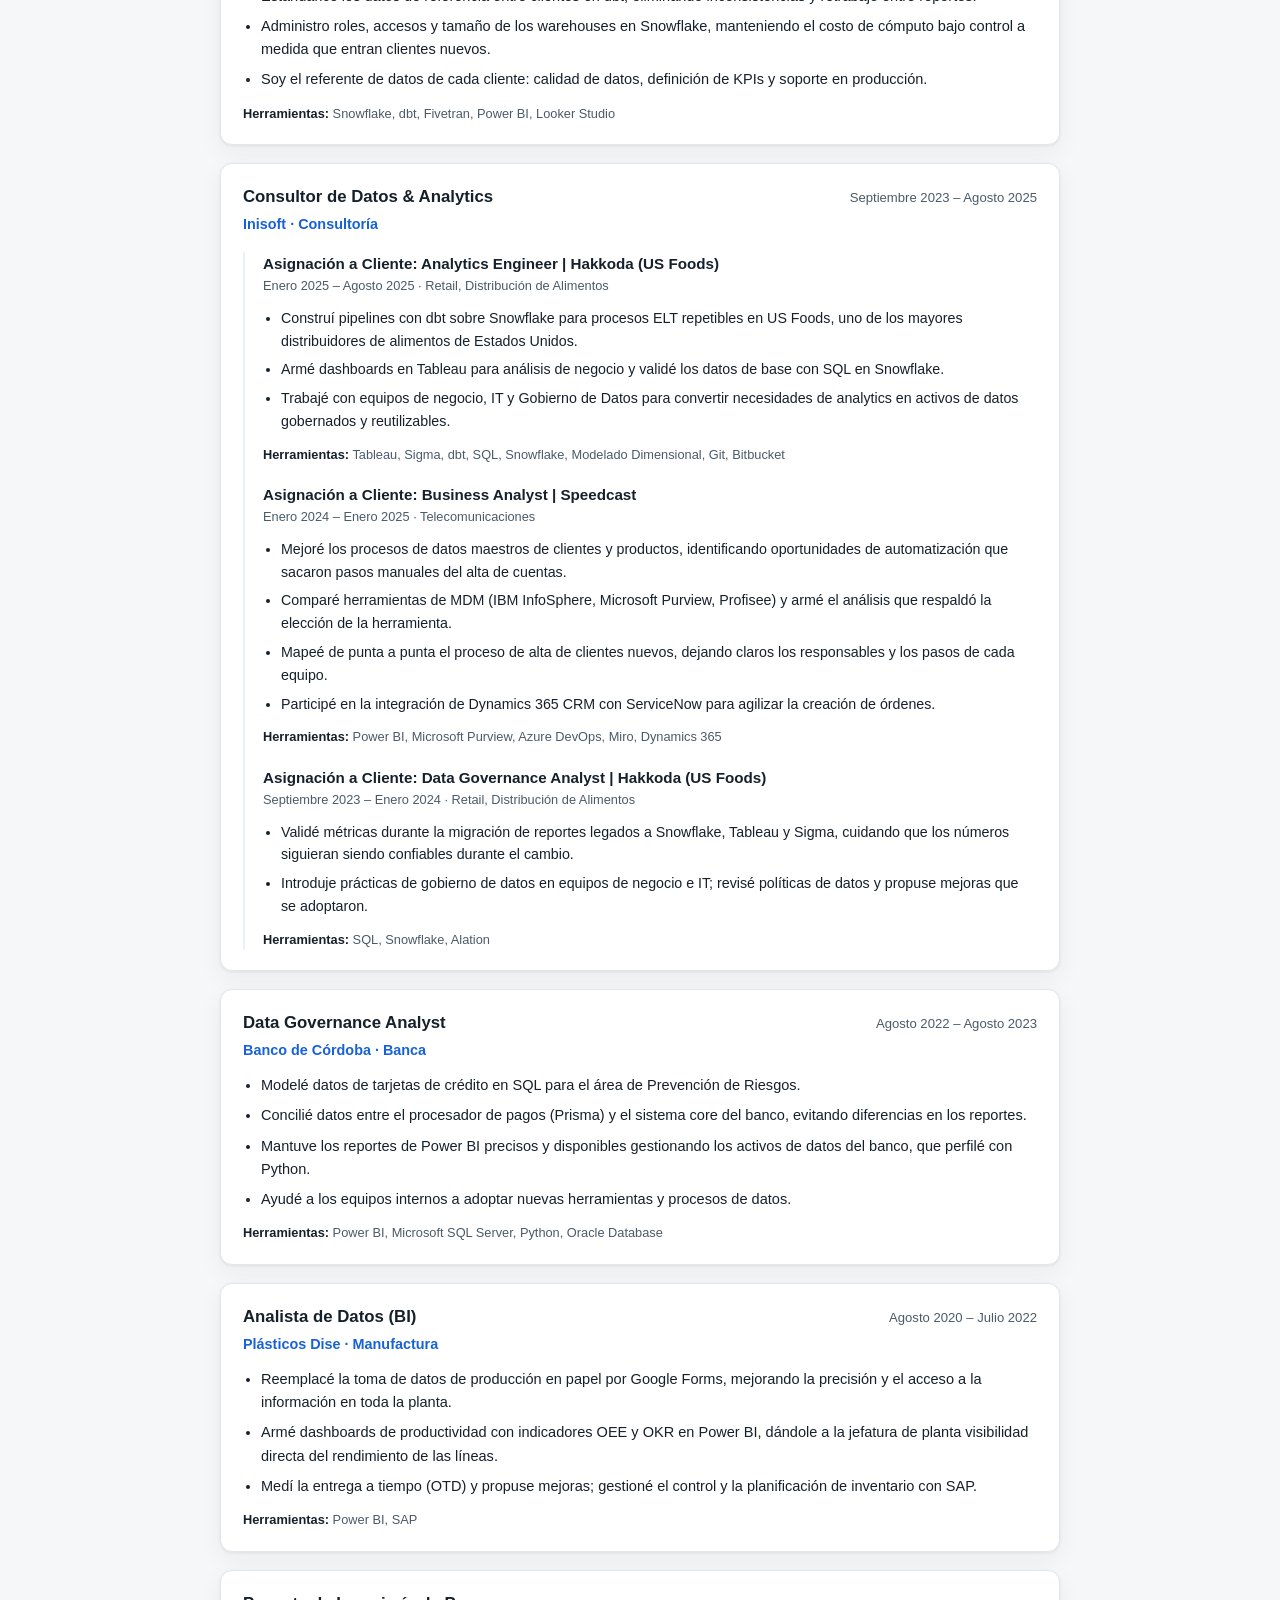
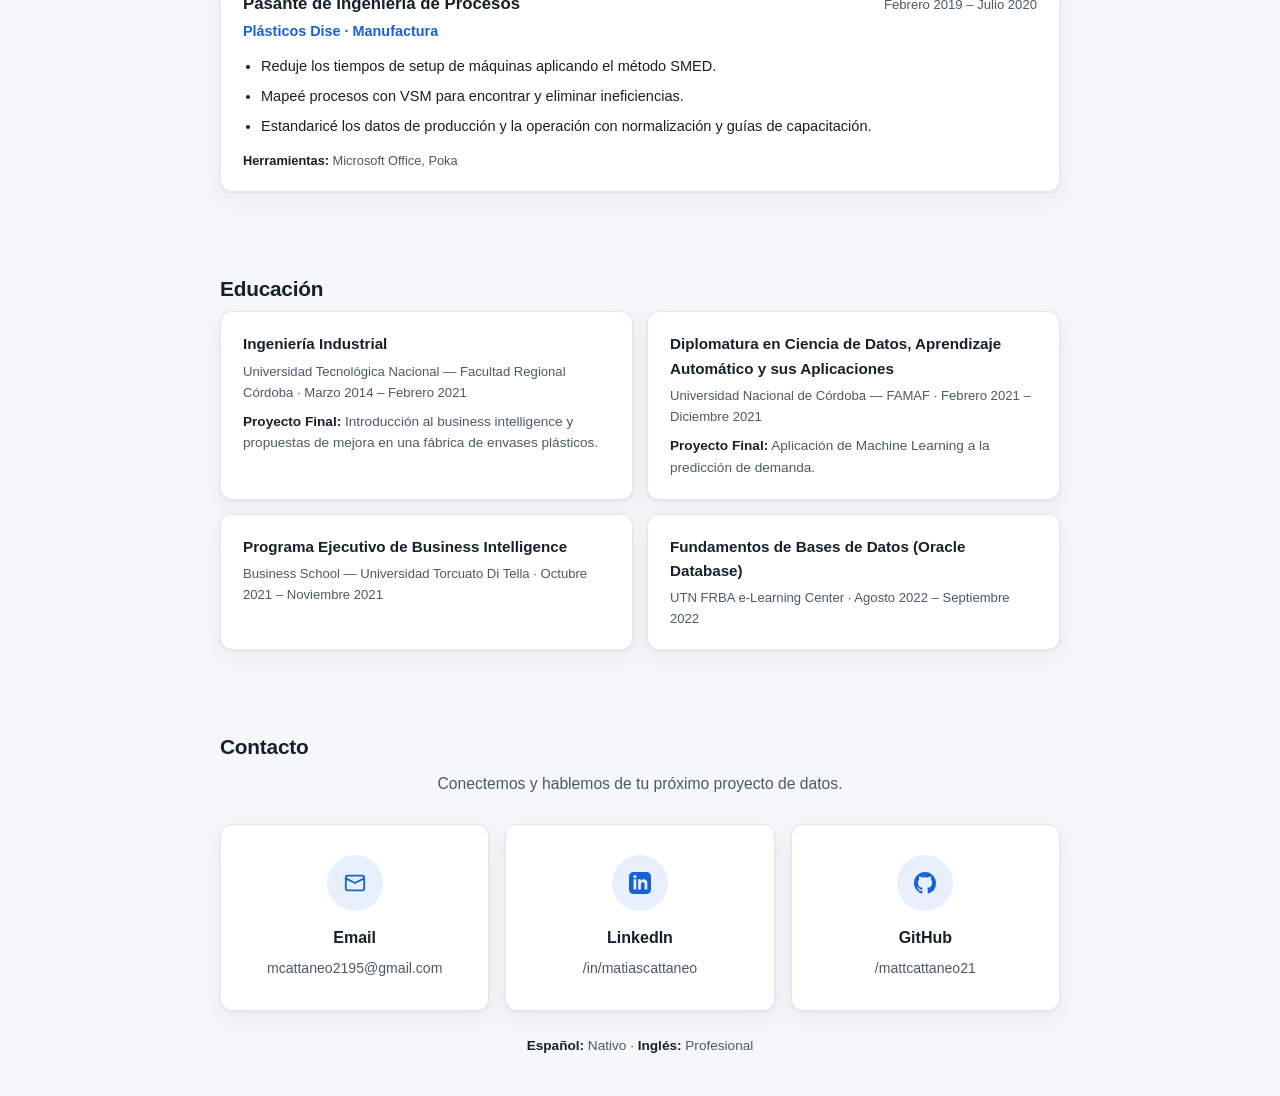
==== commit 0a384a43: "Add Sigma and Dimensional Modeling to US Foods (Analytics Engineer) tools" ====
--- a/es/index.html
+++ b/es/index.html
@@ -189,7 +189,7 @@
                 <li>Armé dashboards en Tableau para análisis de negocio y validé los datos de base con SQL en Snowflake.</li>
                 <li>Trabajé con equipos de negocio, IT y Gobierno de Datos para convertir necesidades de analytics en activos de datos gobernados y reutilizables.</li>
               </ul>
-              <p class="tags"><b>Herramientas:</b> Tableau, dbt, SQL, Snowflake, Git, Bitbucket</p>
+              <p class="tags"><b>Herramientas:</b> Tableau, Sigma, dbt, SQL, Snowflake, Modelado Dimensional, Git, Bitbucket</p>
             </div>
 
             <div class="engagement">
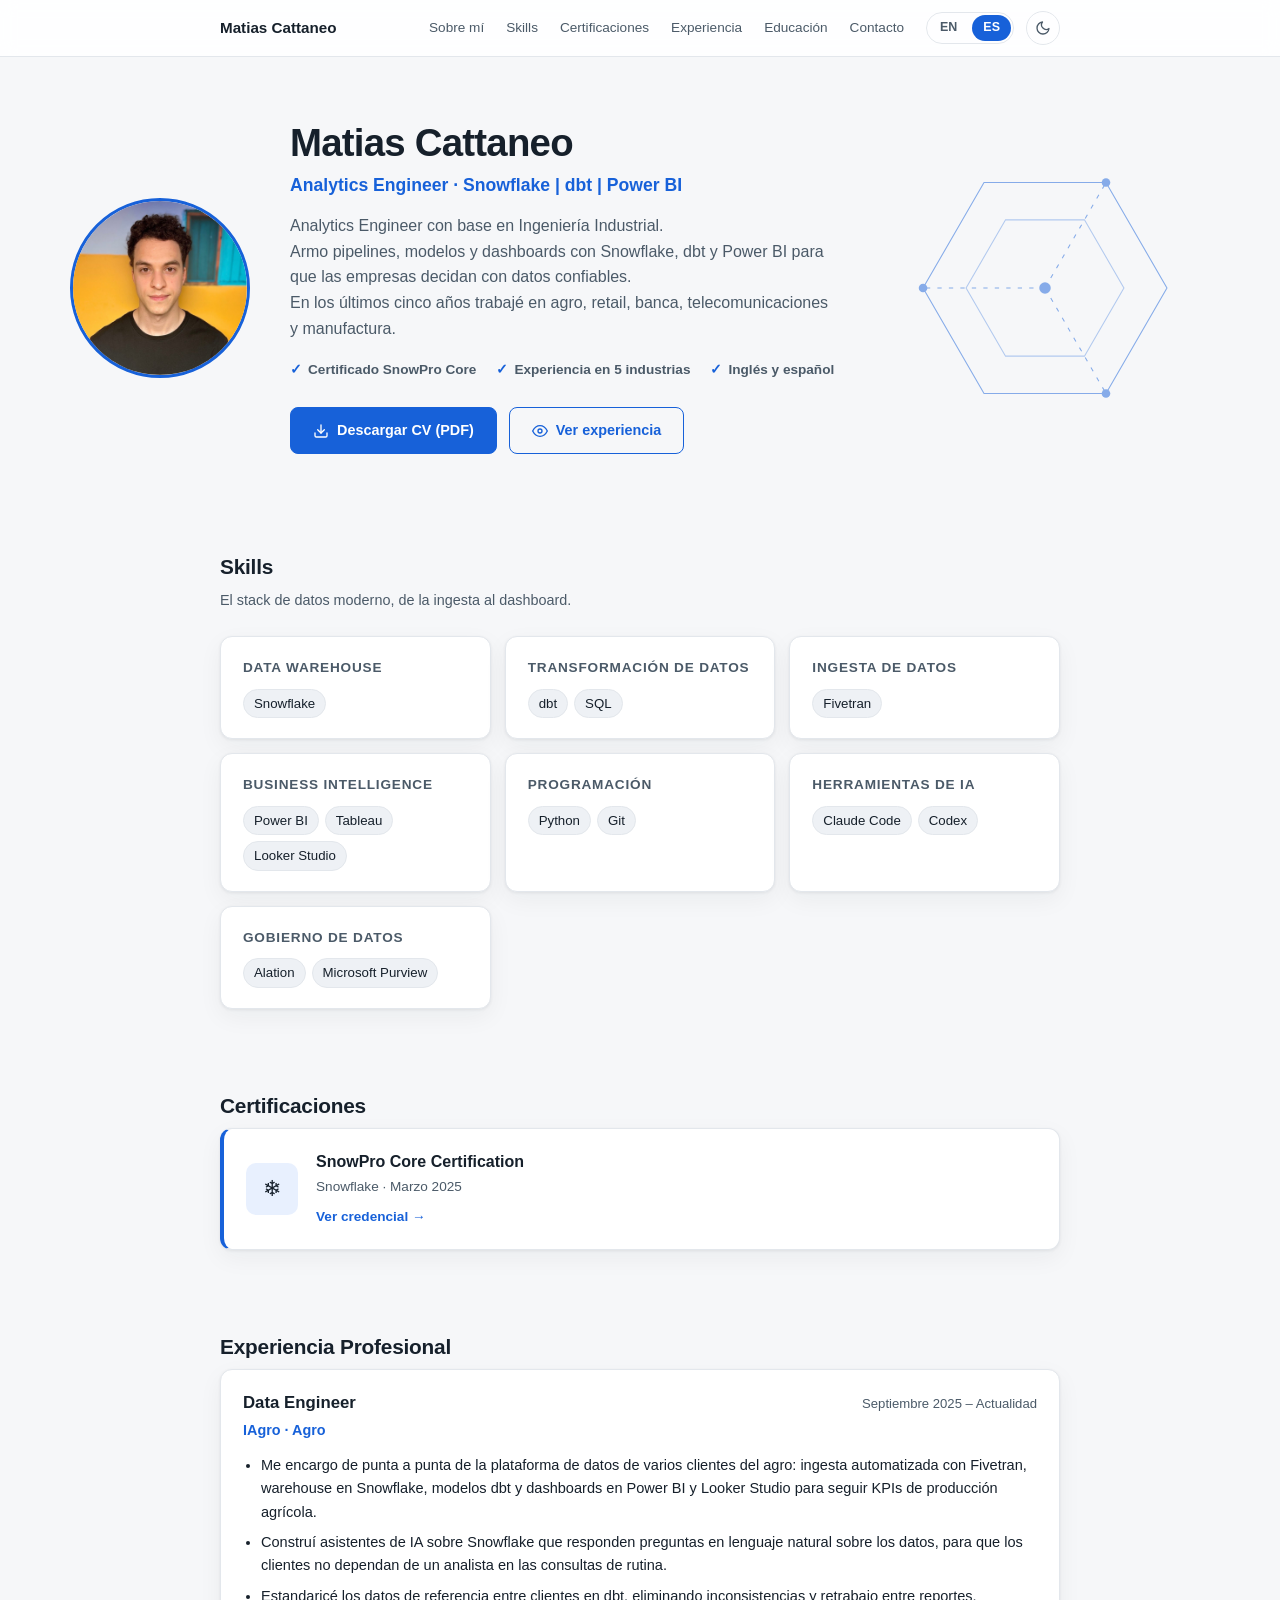
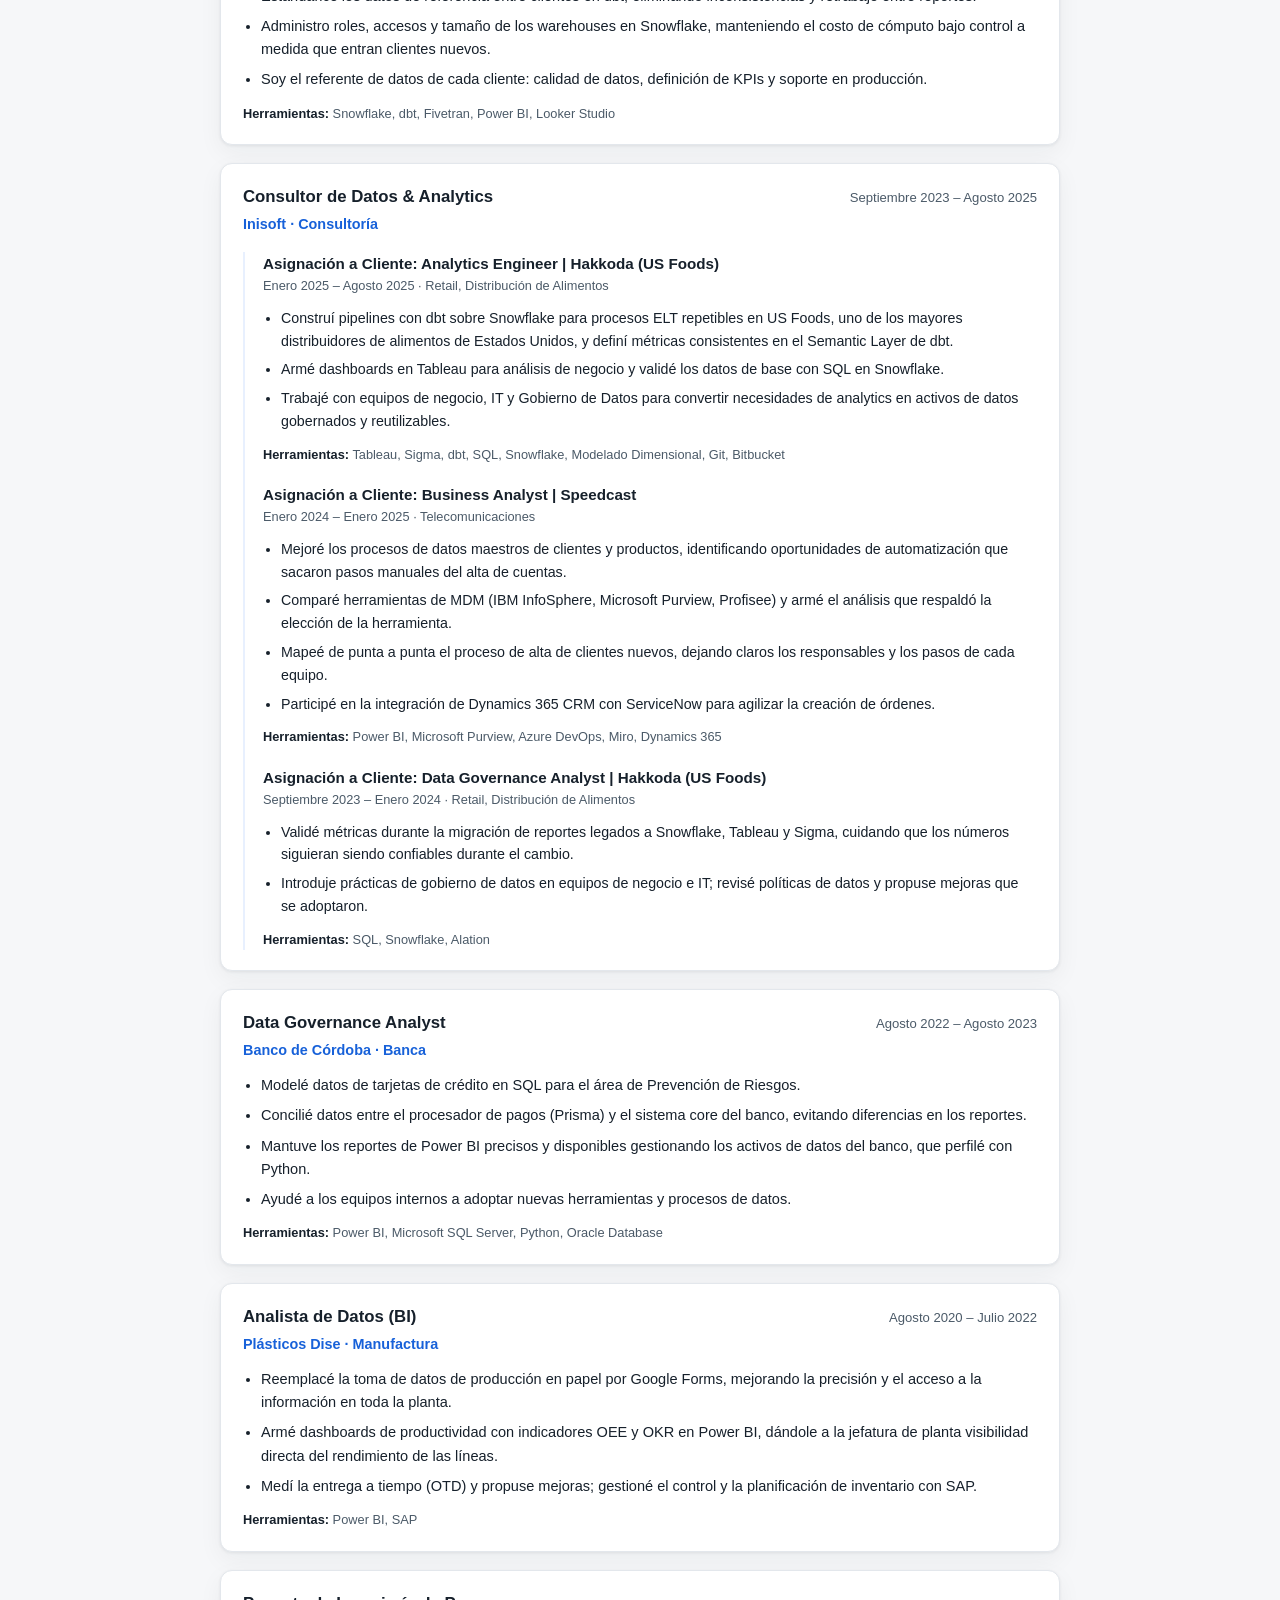
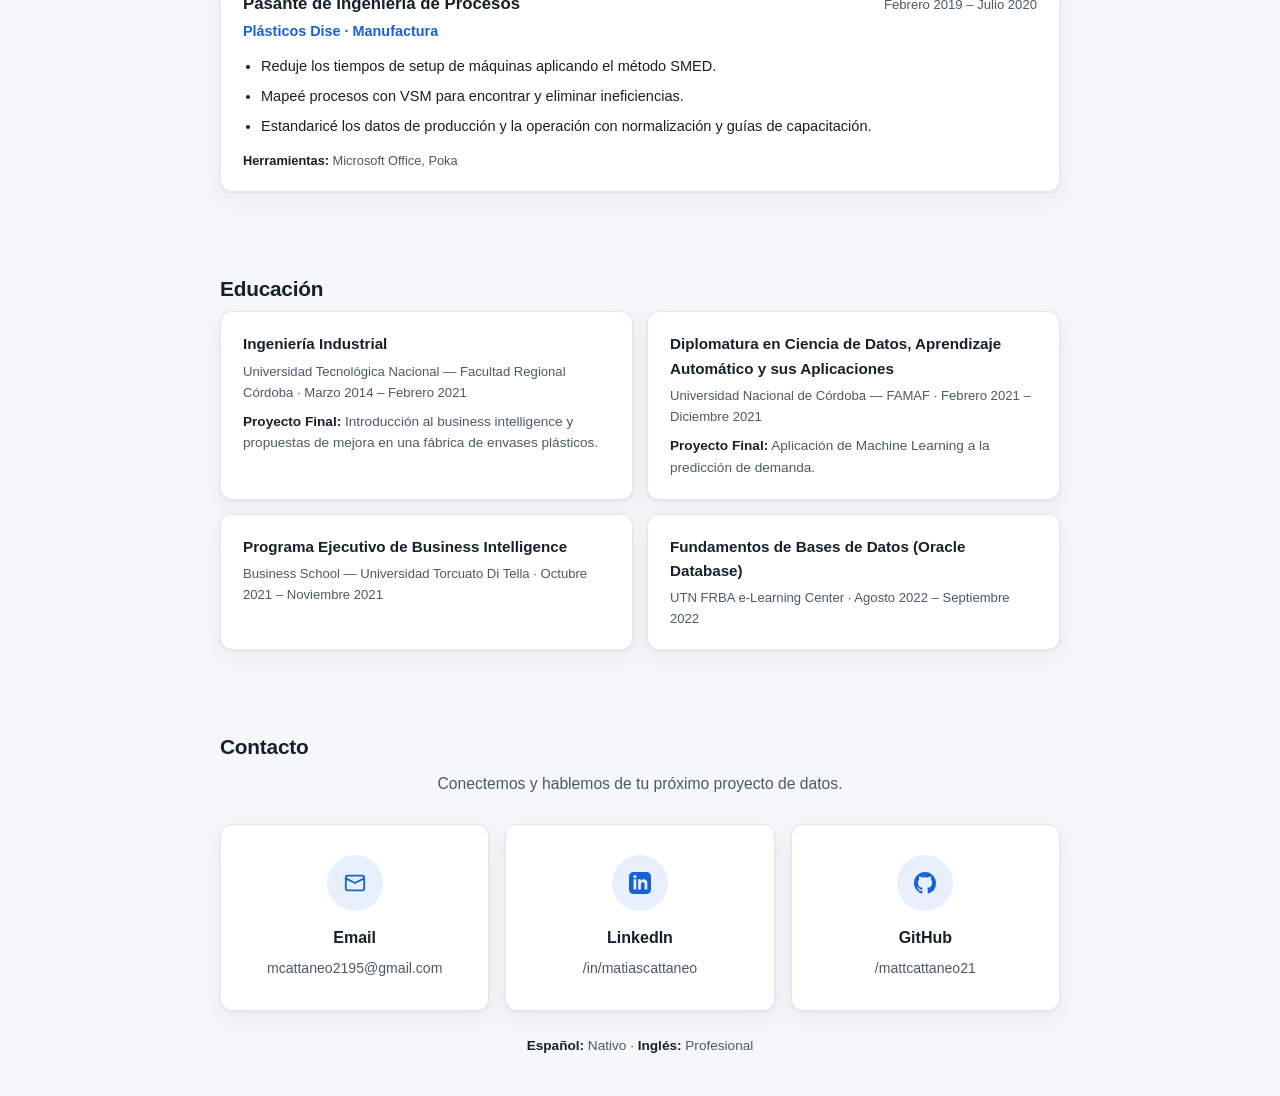
==== commit 381a84ff: "Mention dbt Semantic Layer in US Foods Analytics Engineer role" ====
--- a/es/index.html
+++ b/es/index.html
@@ -185,7 +185,7 @@
               <h4>Asignación a Cliente: Analytics Engineer | Hakkoda (US Foods)</h4>
               <p class="dates">Enero 2025 – Agosto 2025 · Retail, Distribución de Alimentos</p>
               <ul>
-                <li>Construí pipelines con dbt sobre Snowflake para procesos ELT repetibles en US Foods, uno de los mayores distribuidores de alimentos de Estados Unidos.</li>
+                <li>Construí pipelines con dbt sobre Snowflake para procesos ELT repetibles en US Foods, uno de los mayores distribuidores de alimentos de Estados Unidos, y definí métricas consistentes en el Semantic Layer de dbt.</li>
                 <li>Armé dashboards en Tableau para análisis de negocio y validé los datos de base con SQL en Snowflake.</li>
                 <li>Trabajé con equipos de negocio, IT y Gobierno de Datos para convertir necesidades de analytics en activos de datos gobernados y reutilizables.</li>
               </ul>
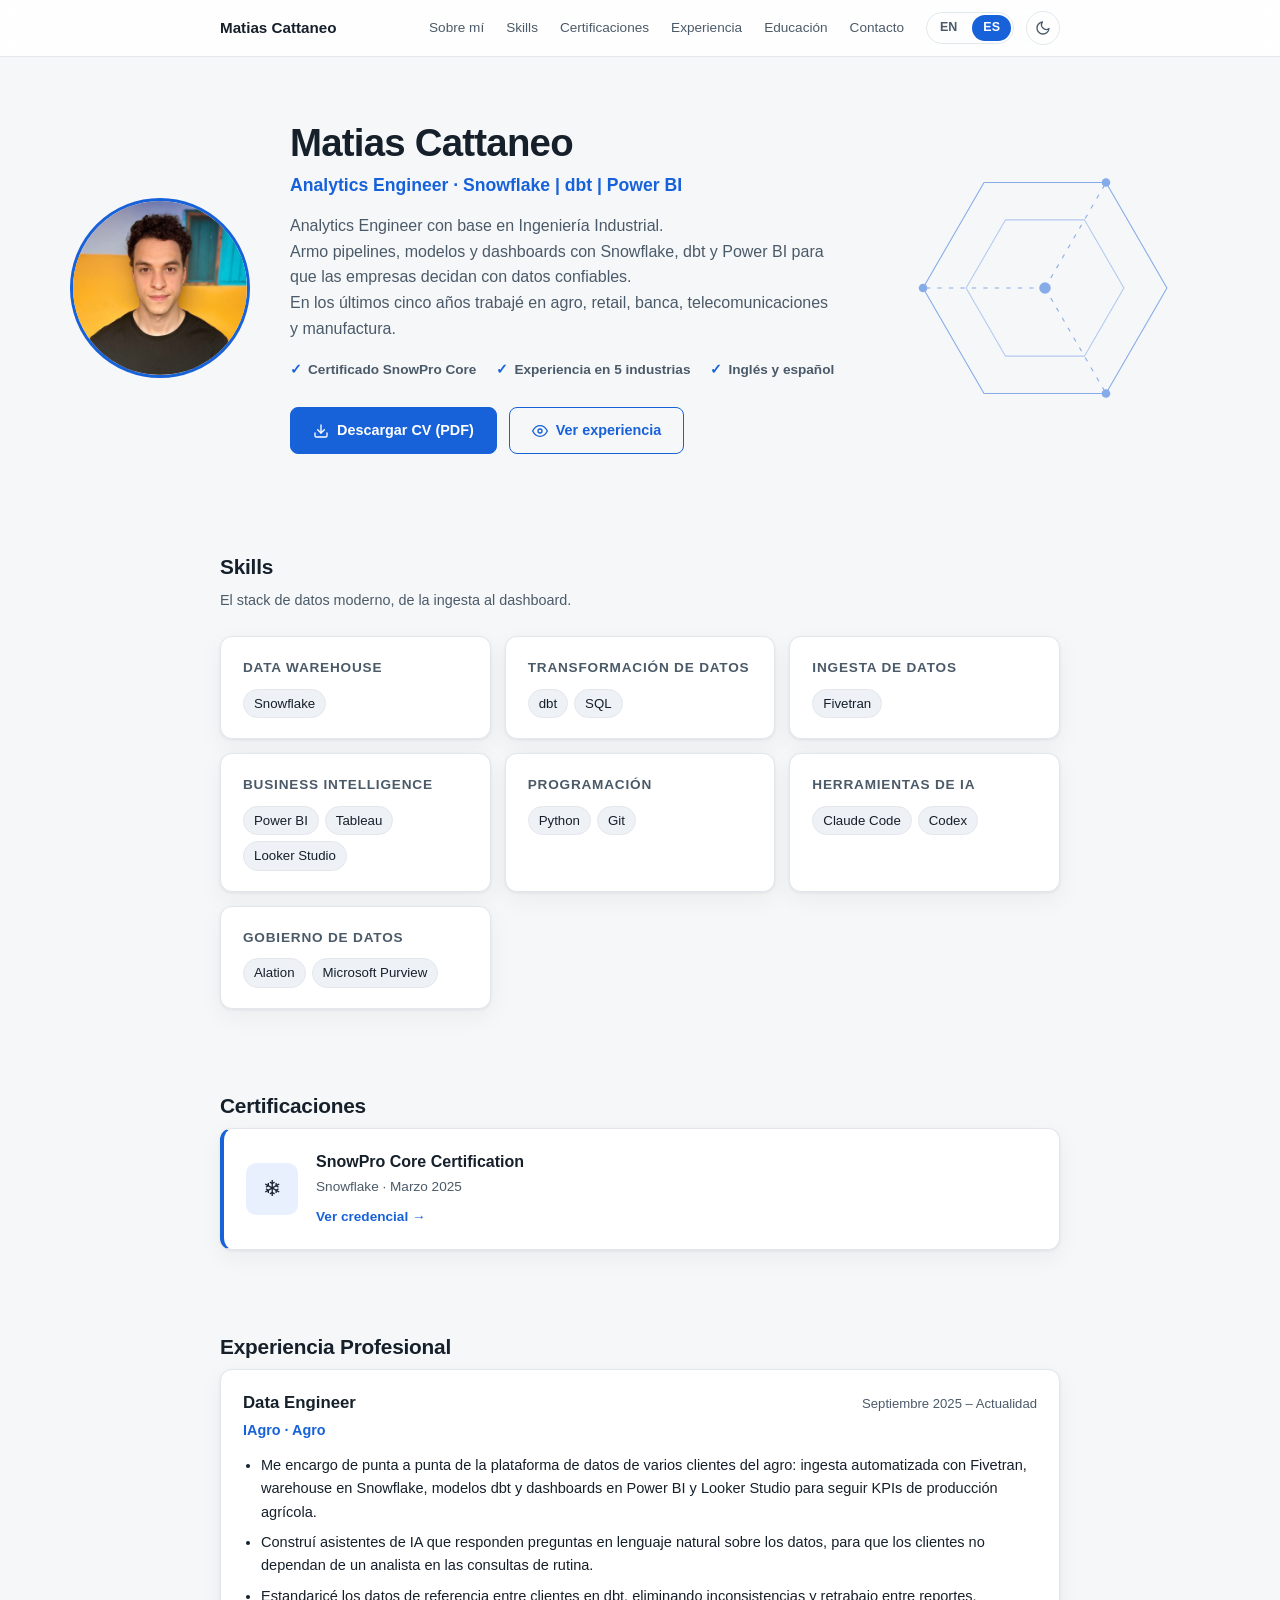
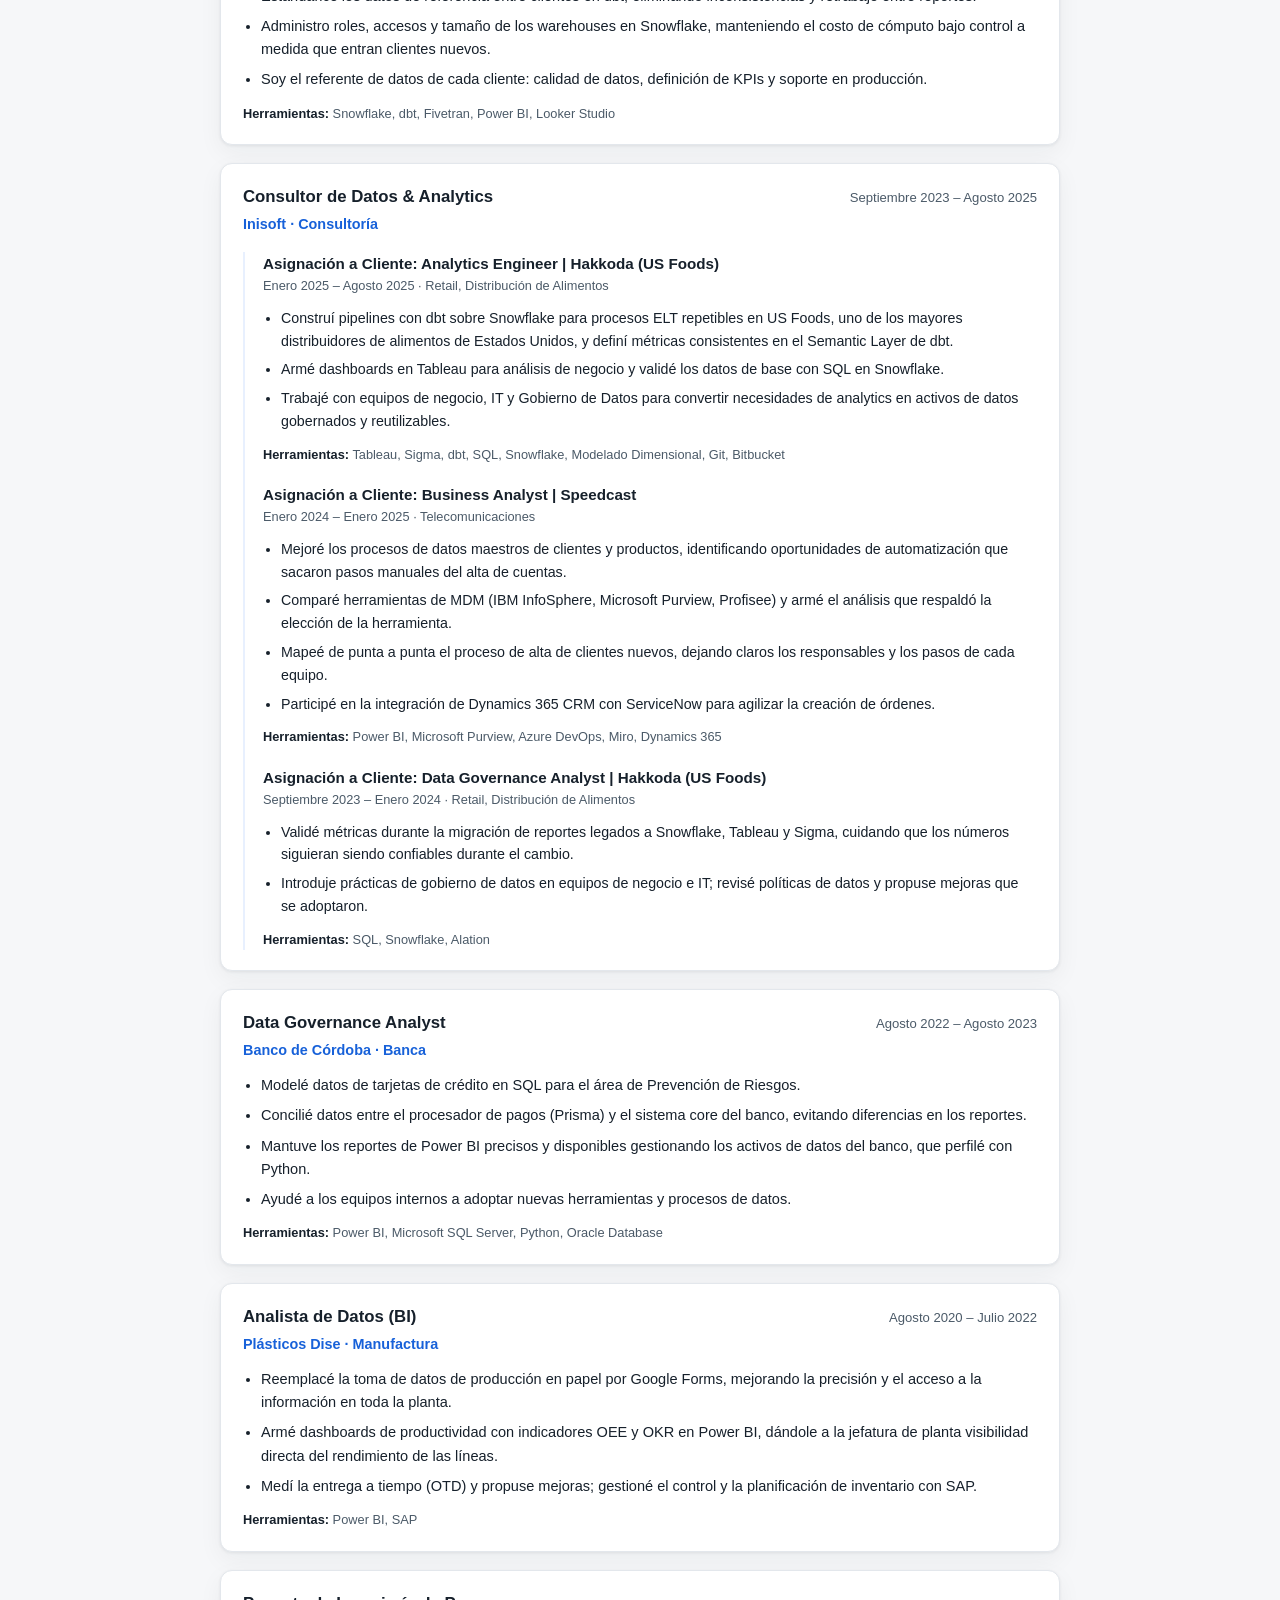
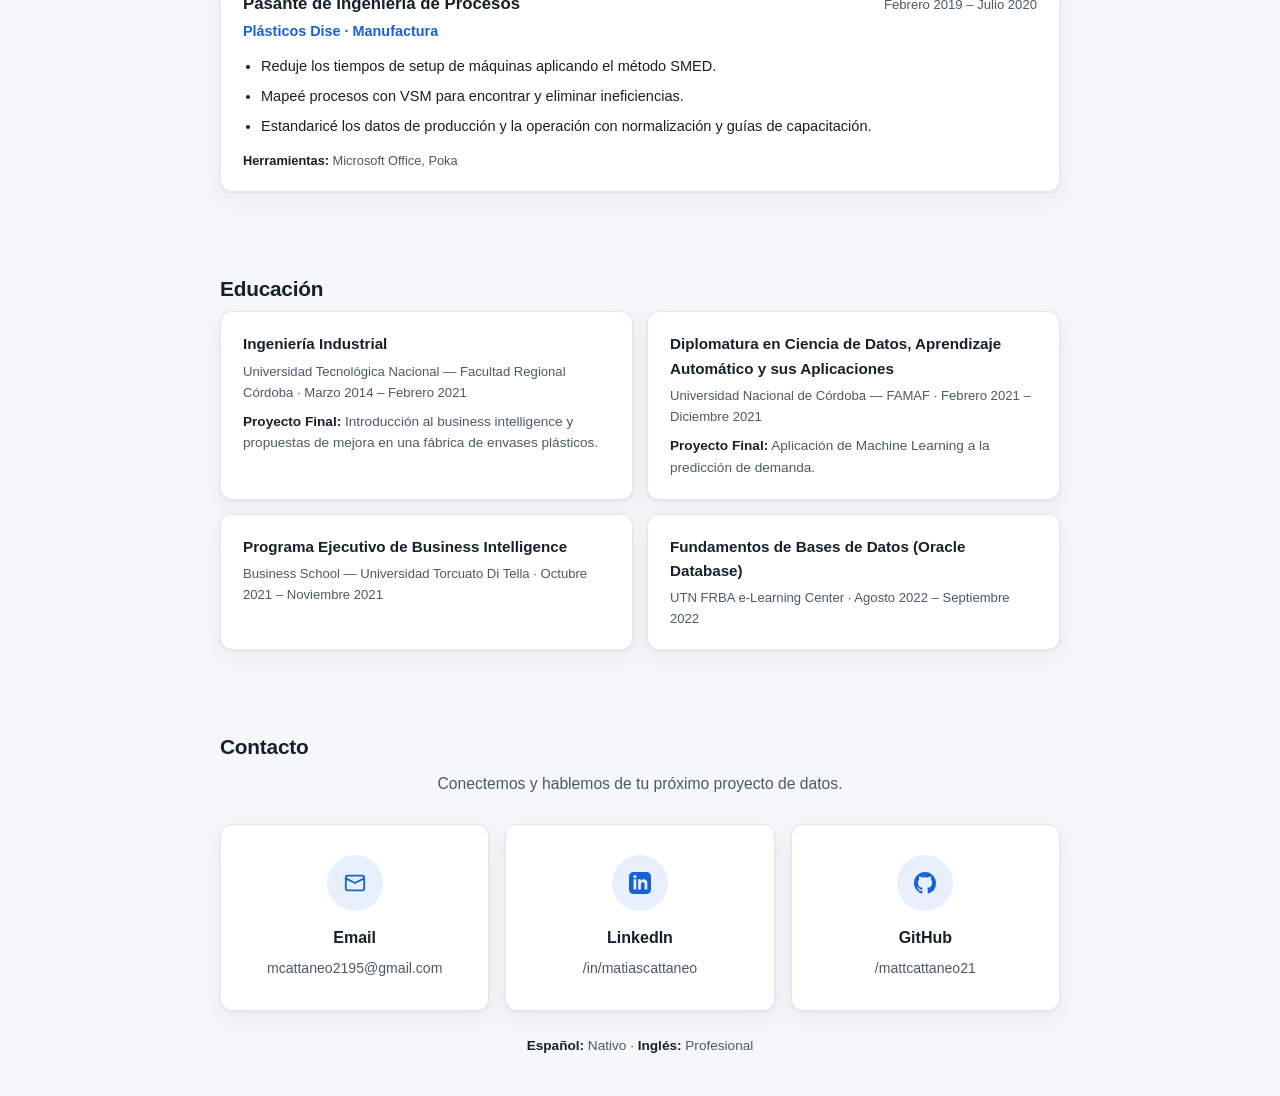
==== commit 9ce8ad05: "Reword IAgro AI assistants bullet, drop redundant Snowflake mention" ====
--- a/es/index.html
+++ b/es/index.html
@@ -165,7 +165,7 @@
           <p class="org">IAgro · Agro</p>
           <ul>
             <li>Me encargo de punta a punta de la plataforma de datos de varios clientes del agro: ingesta automatizada con Fivetran, warehouse en Snowflake, modelos dbt y dashboards en Power BI y Looker Studio para seguir KPIs de producción agrícola.</li>
-            <li>Construí asistentes de IA sobre Snowflake que responden preguntas en lenguaje natural sobre los datos, para que los clientes no dependan de un analista en las consultas de rutina.</li>
+            <li>Construí asistentes de IA que responden preguntas en lenguaje natural sobre los datos, para que los clientes no dependan de un analista en las consultas de rutina.</li>
             <li>Estandaricé los datos de referencia entre clientes en dbt, eliminando inconsistencias y retrabajo entre reportes.</li>
             <li>Administro roles, accesos y tamaño de los warehouses en Snowflake, manteniendo el costo de cómputo bajo control a medida que entran clientes nuevos.</li>
             <li>Soy el referente de datos de cada cliente: calidad de datos, definición de KPIs y soporte en producción.</li>
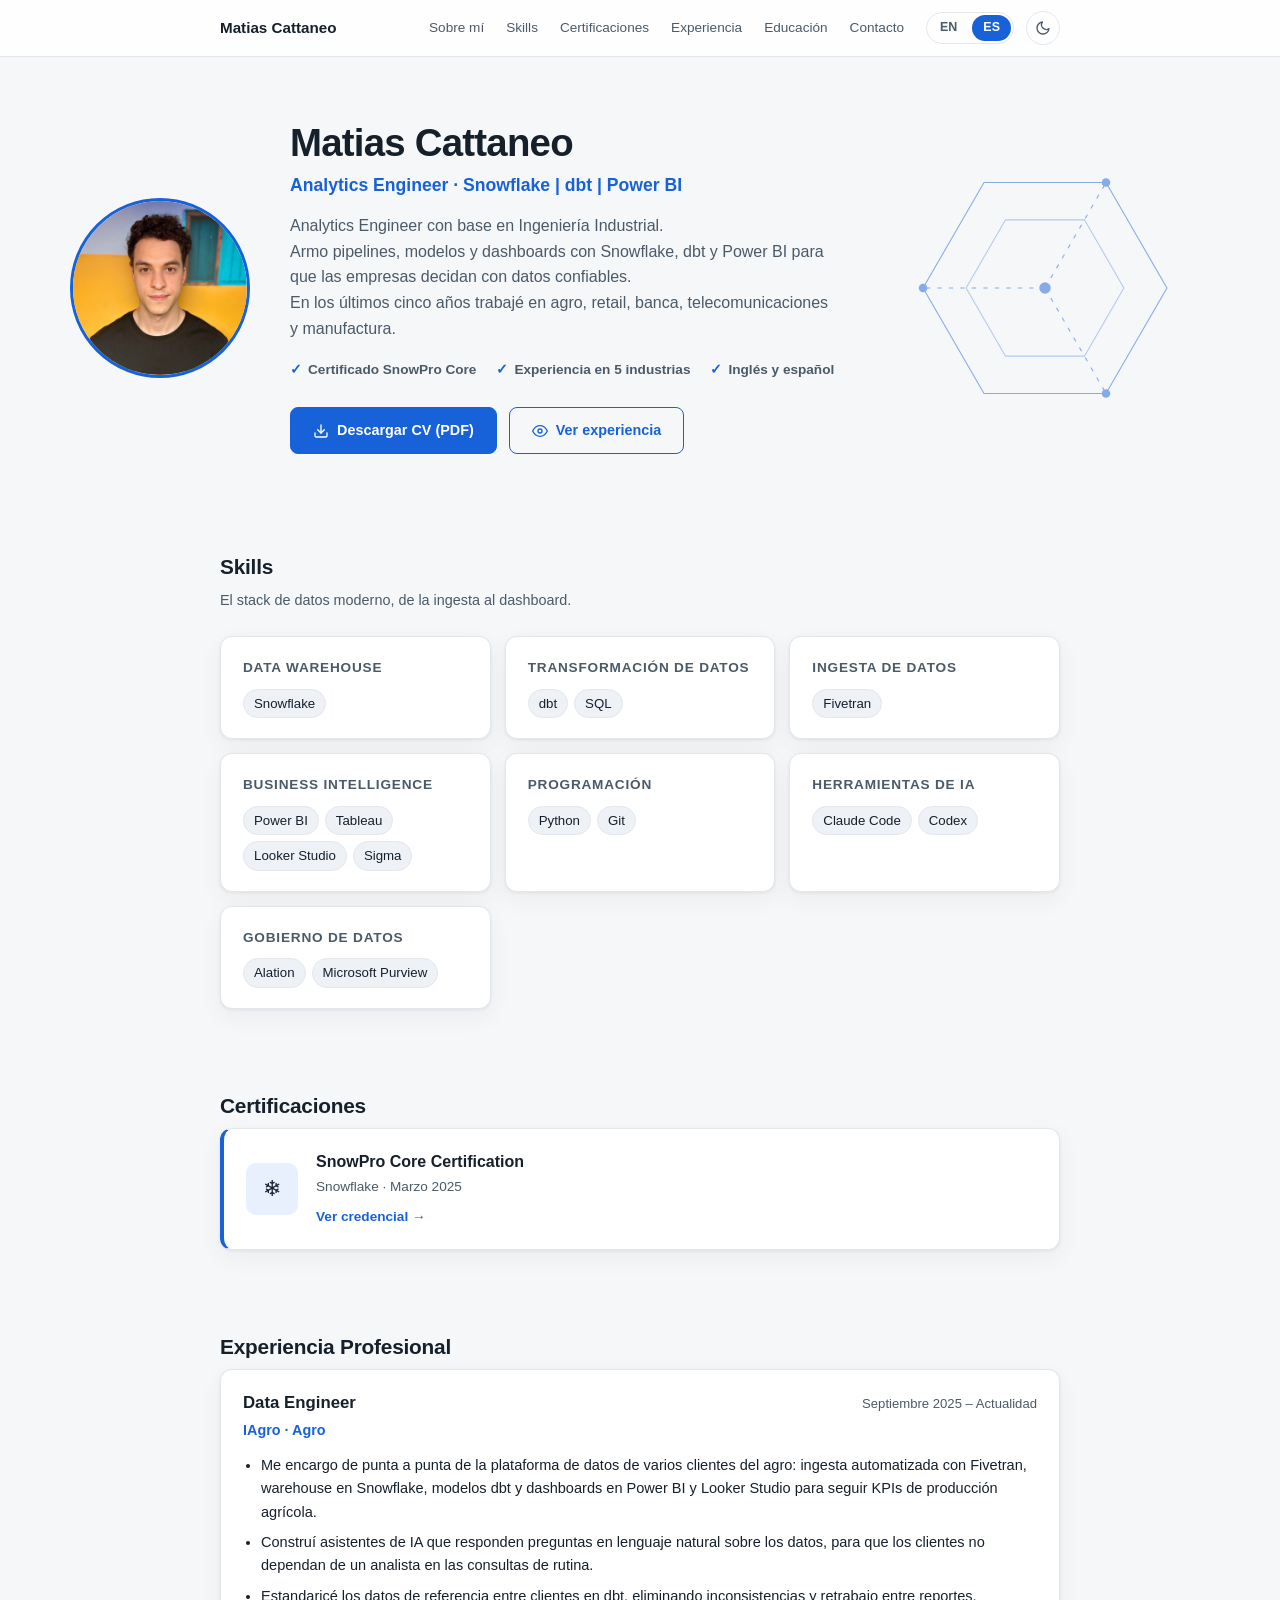
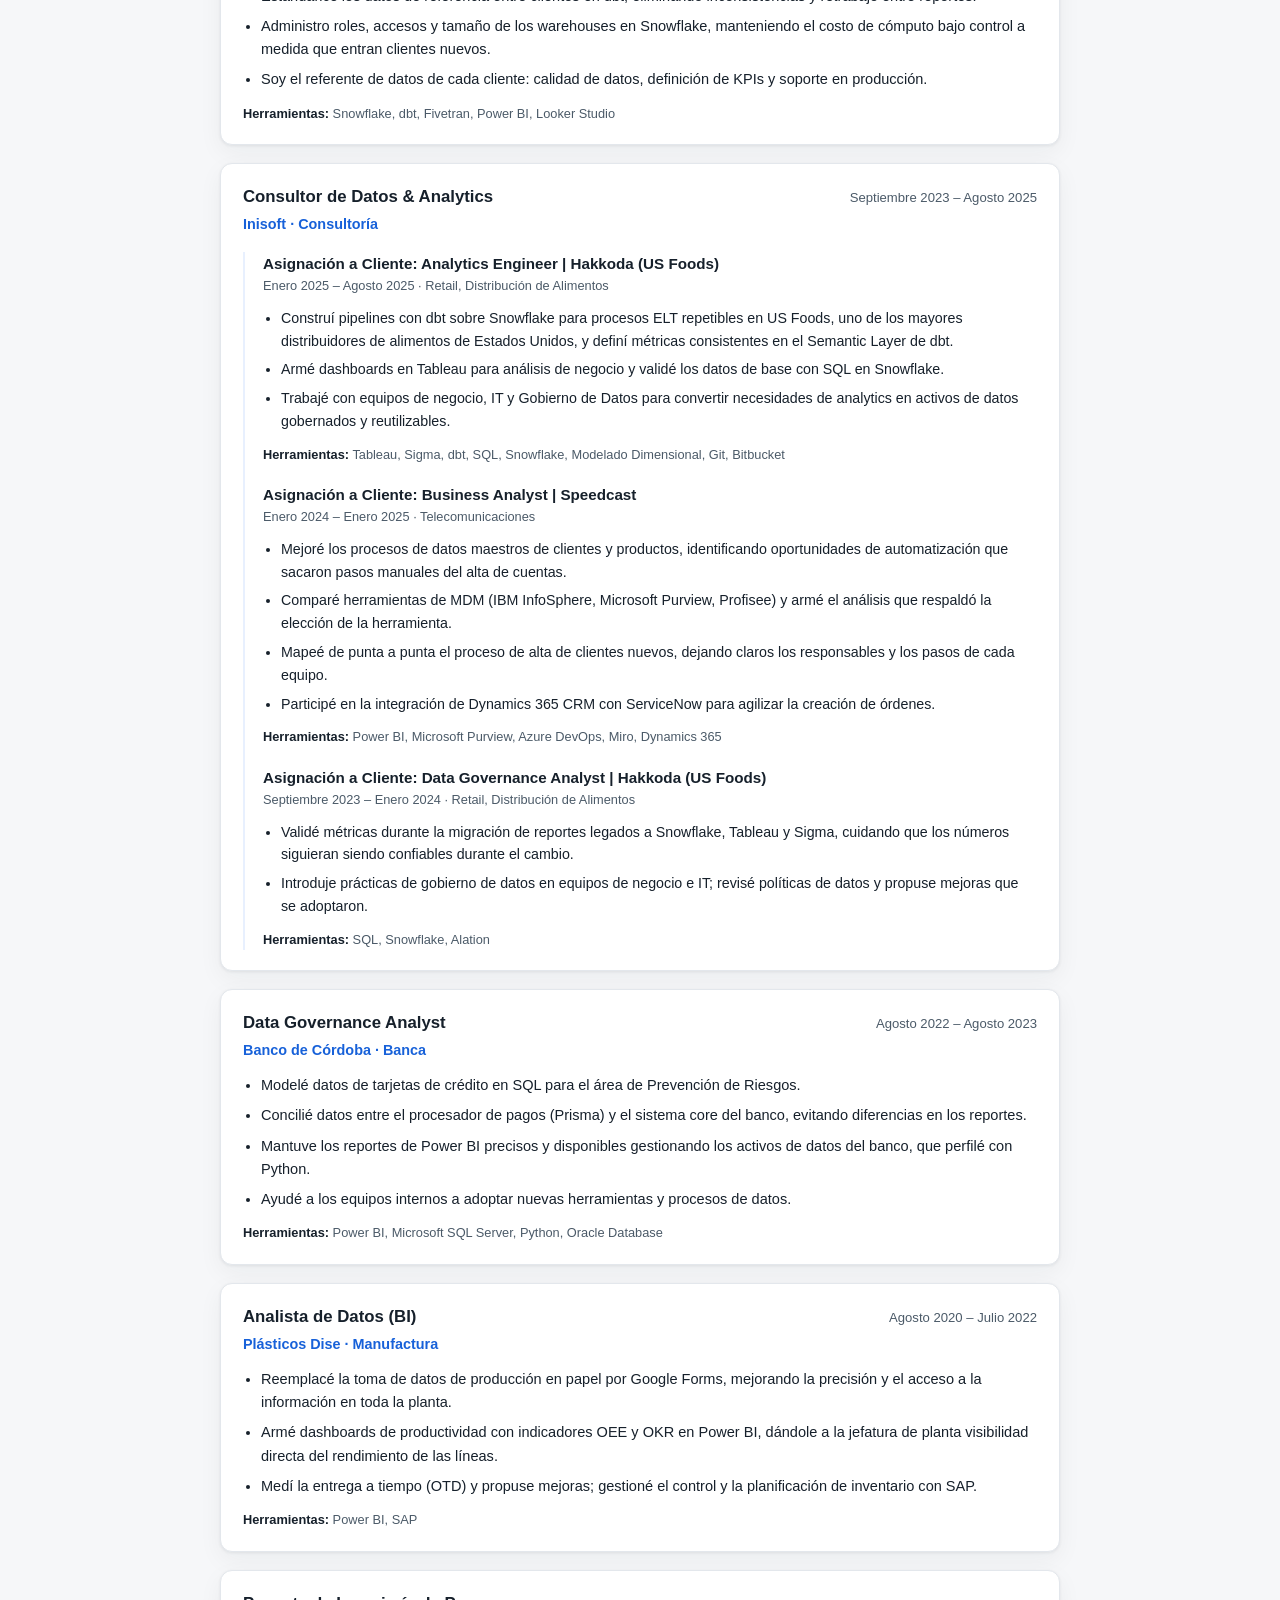
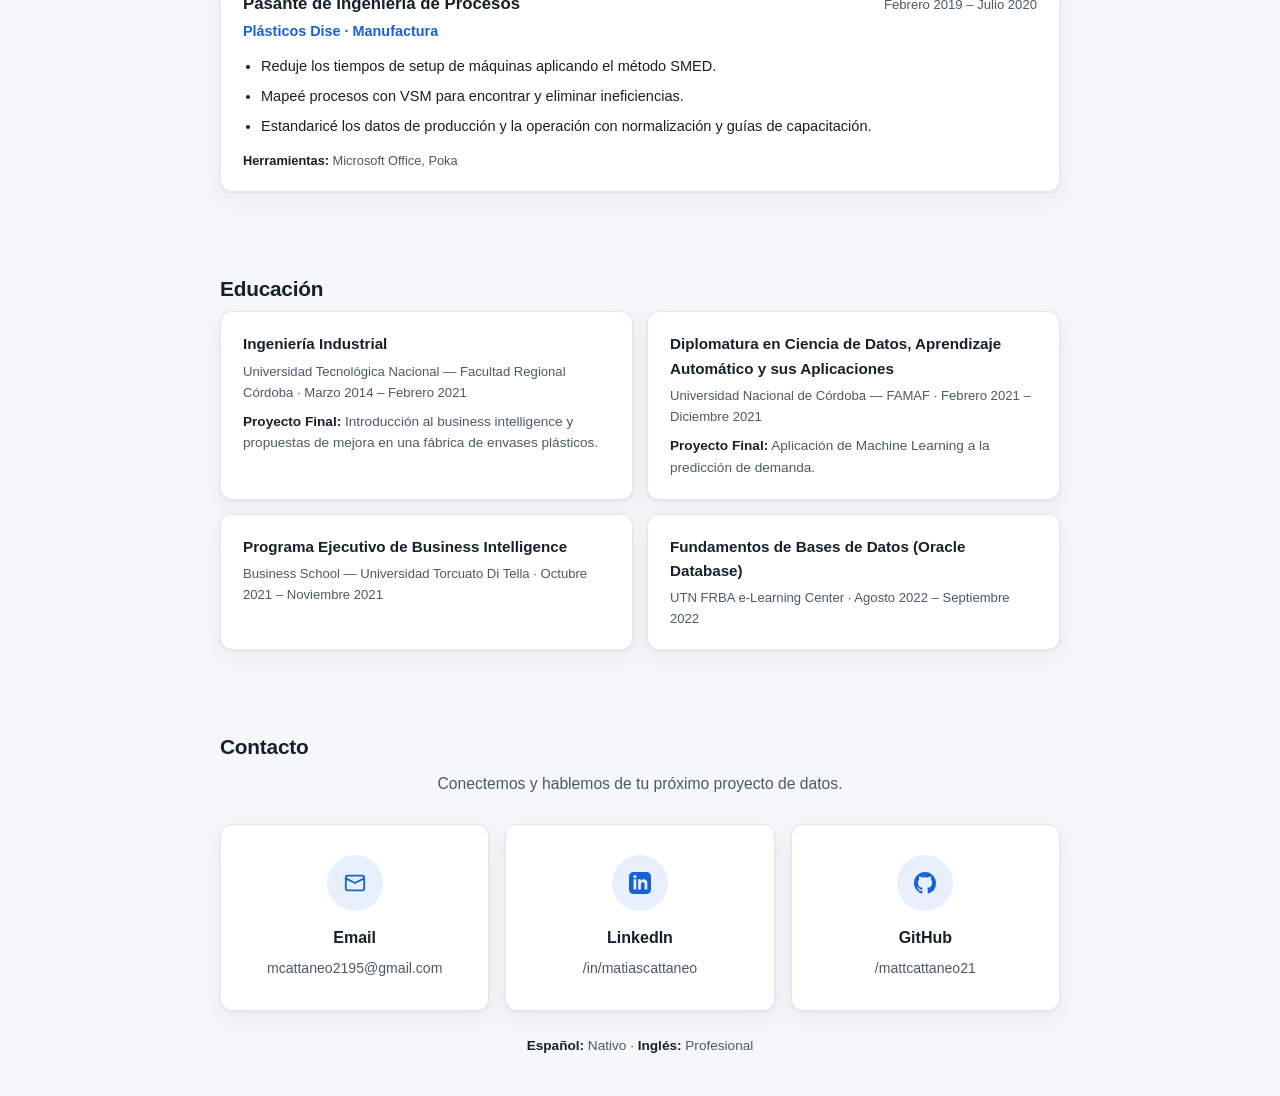
==== commit efdc03f3: "Add Sigma to Business Intelligence skills card" ====
--- a/es/index.html
+++ b/es/index.html
@@ -119,7 +119,7 @@
           </div>
           <div class="card skill-card reveal">
             <h3>Business Intelligence</h3>
-            <ul class="chips"><li>Power BI</li><li>Tableau</li><li>Looker Studio</li></ul>
+            <ul class="chips"><li>Power BI</li><li>Tableau</li><li>Looker Studio</li><li>Sigma</li></ul>
           </div>
           <div class="card skill-card reveal">
             <h3>Programación</h3>
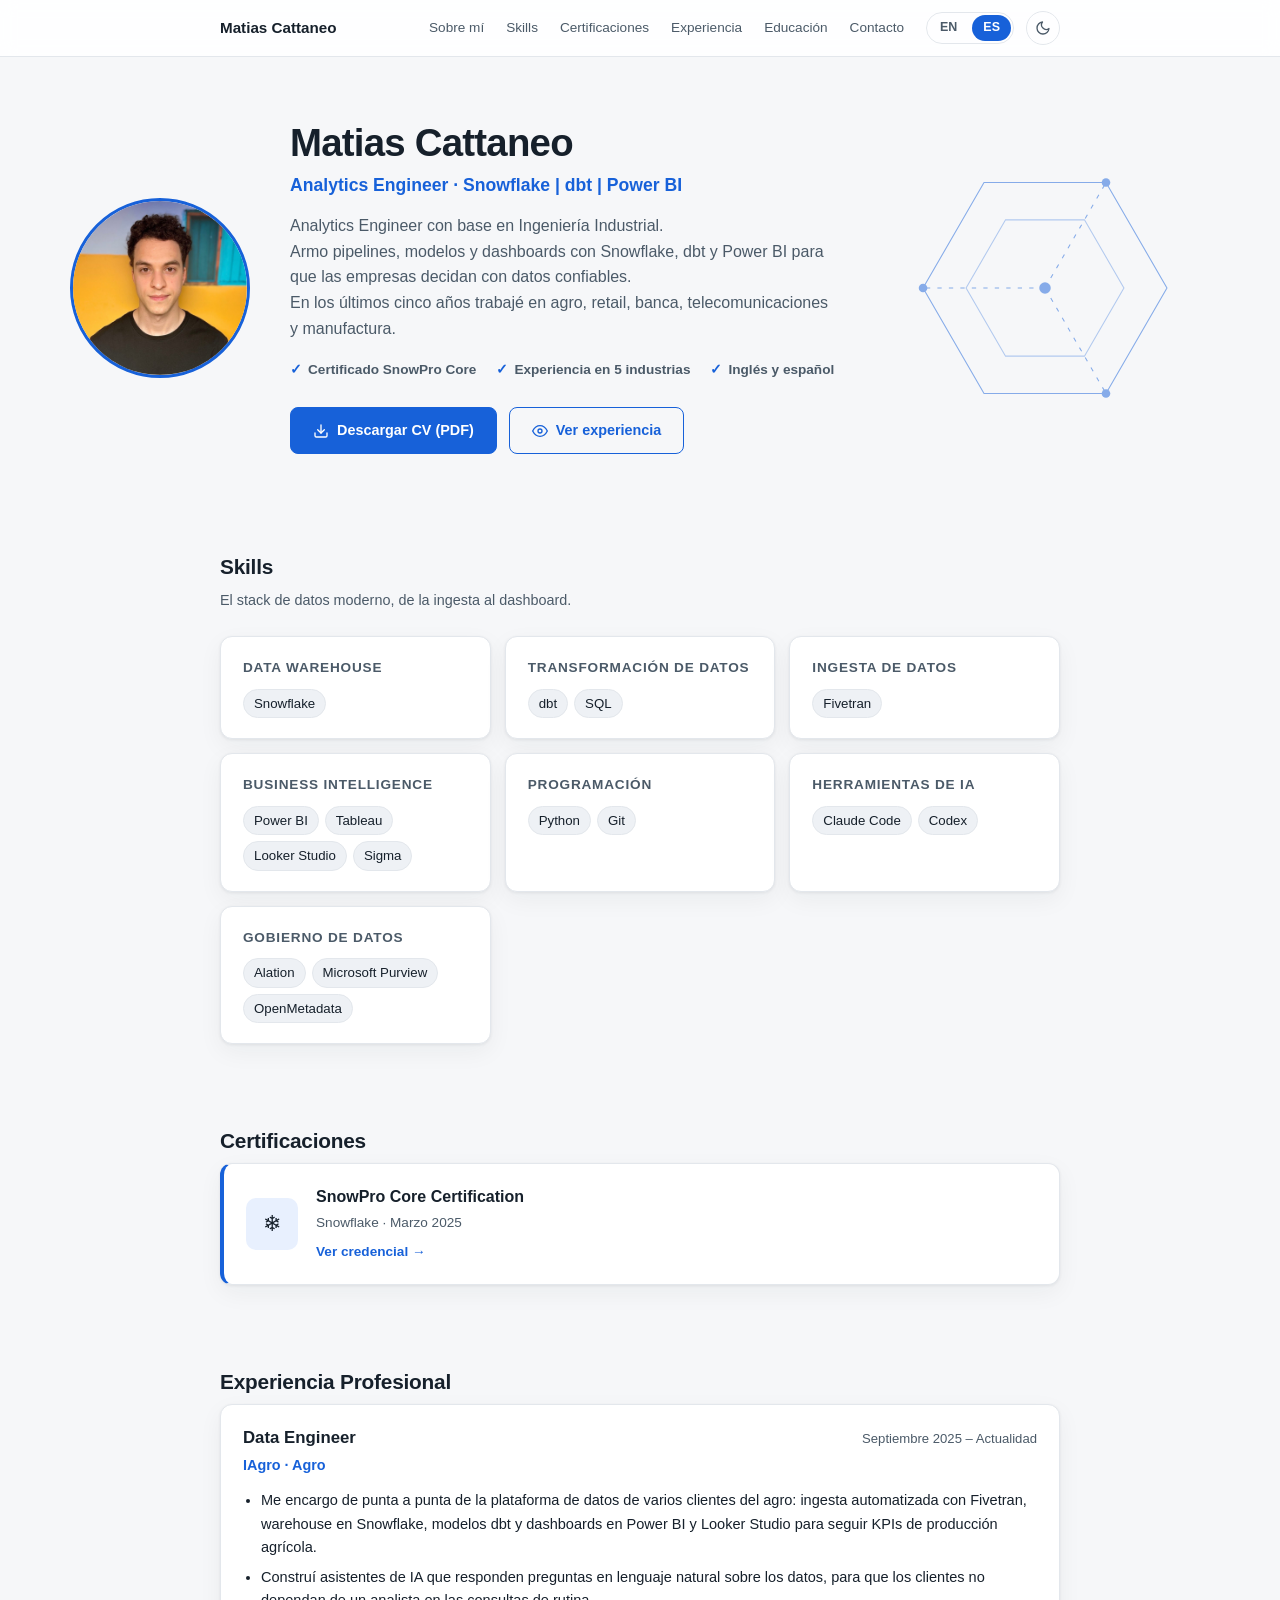
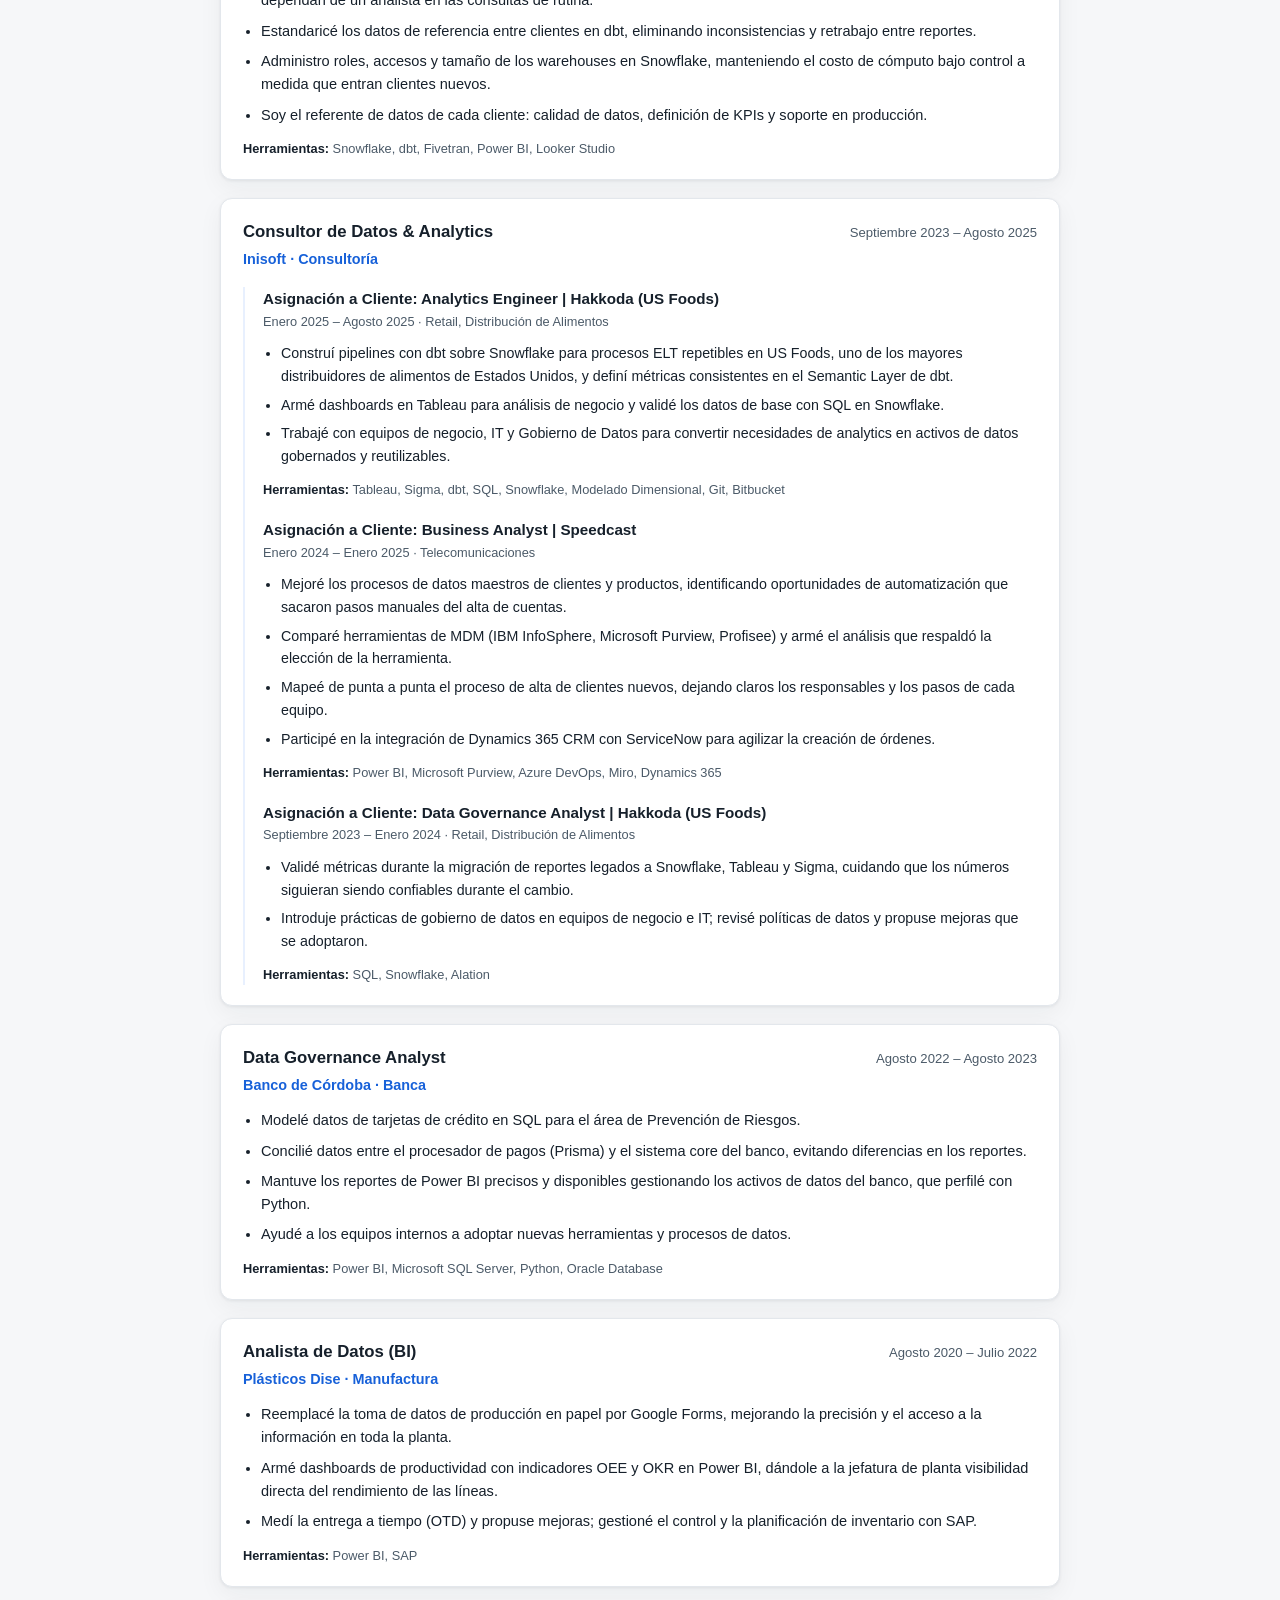
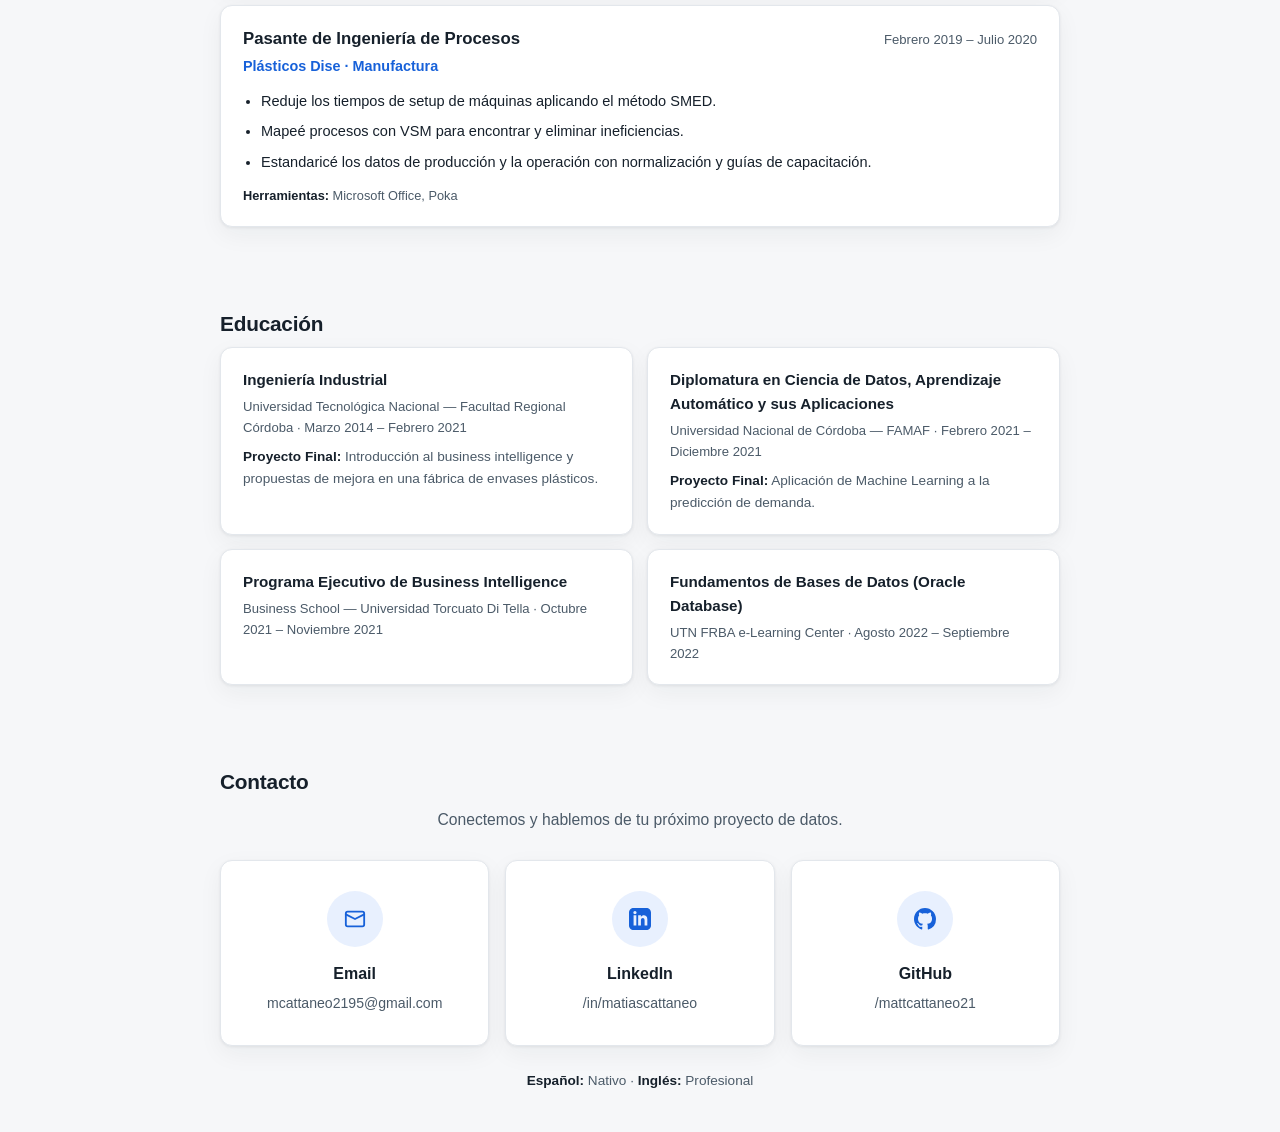
==== commit 1d36bca9: "Add OpenMetadata to Data Governance tools" ====
--- a/es/index.html
+++ b/es/index.html
@@ -131,7 +131,7 @@
           </div>
           <div class="card skill-card reveal">
             <h3>Gobierno de Datos</h3>
-            <ul class="chips"><li>Alation</li><li>Microsoft Purview</li></ul>
+            <ul class="chips"><li>Alation</li><li>Microsoft Purview</li><li>OpenMetadata</li></ul>
           </div>
         </div>
       </div>
